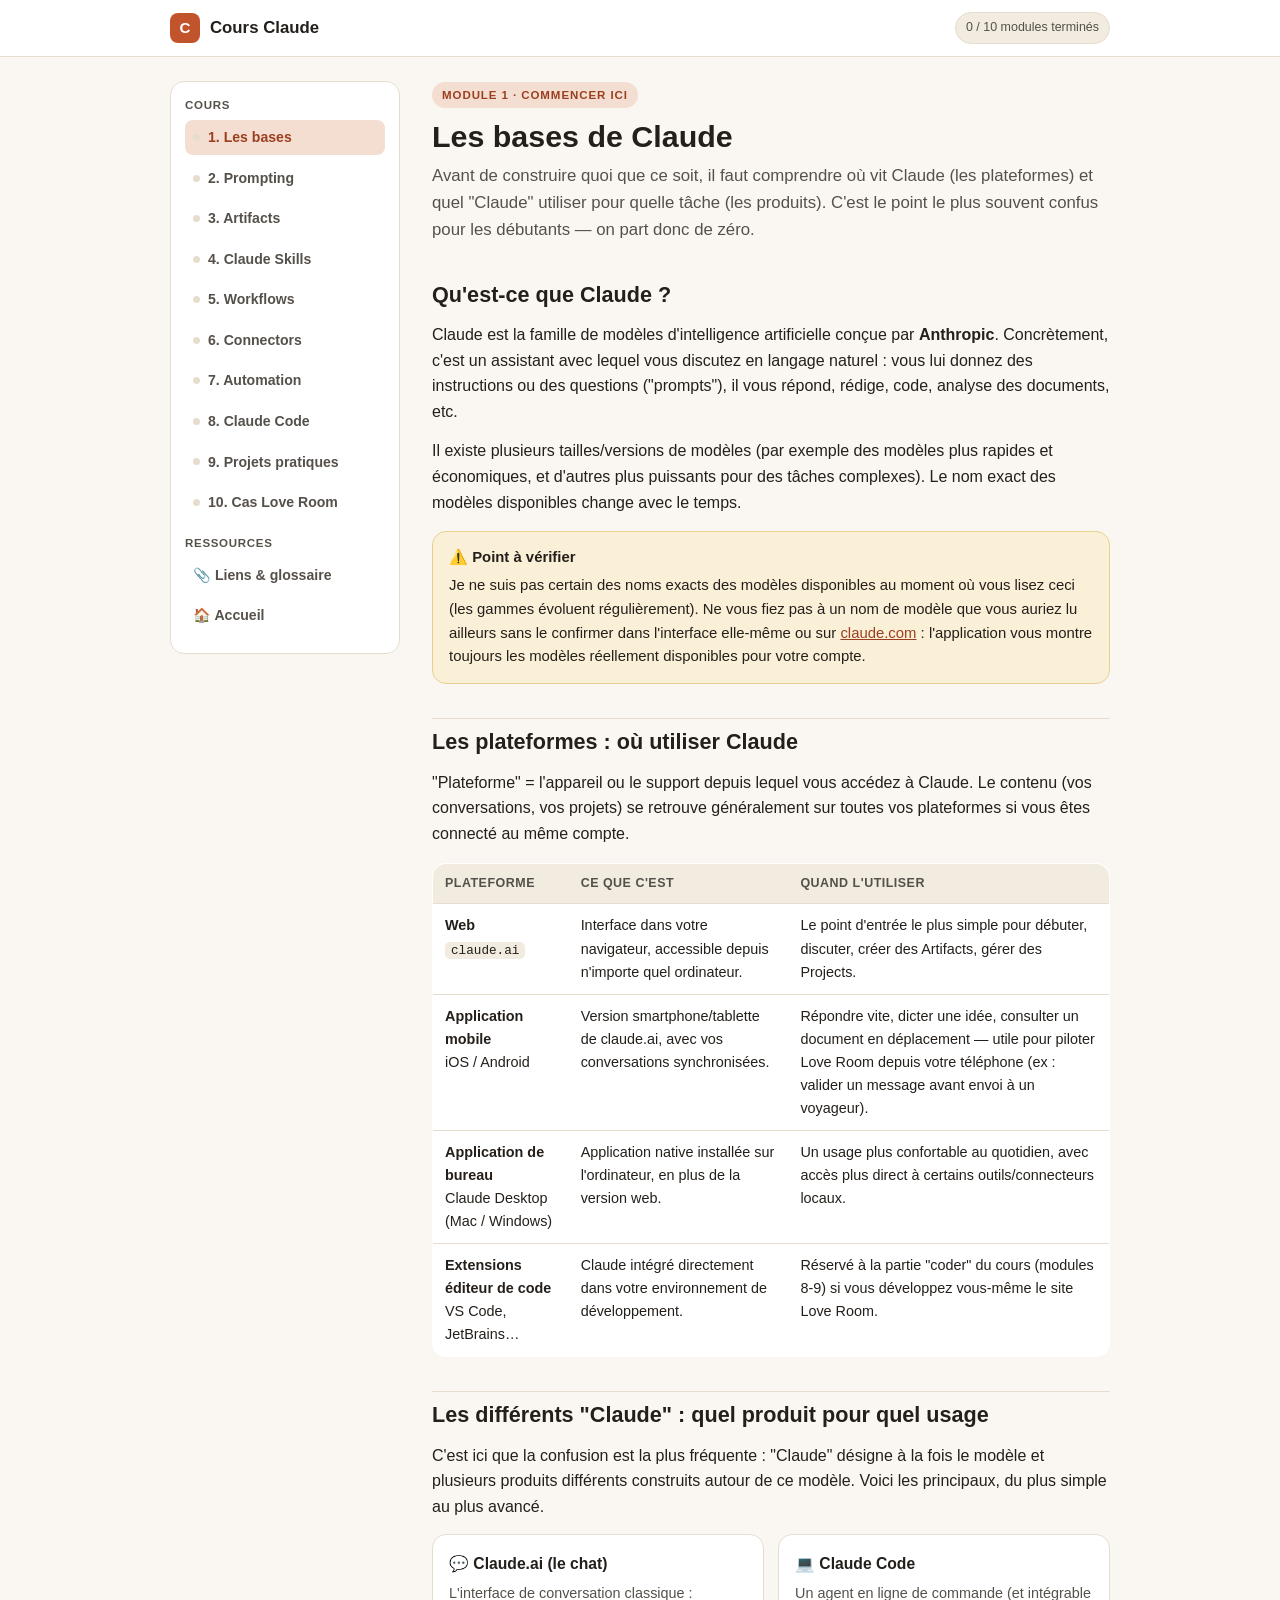
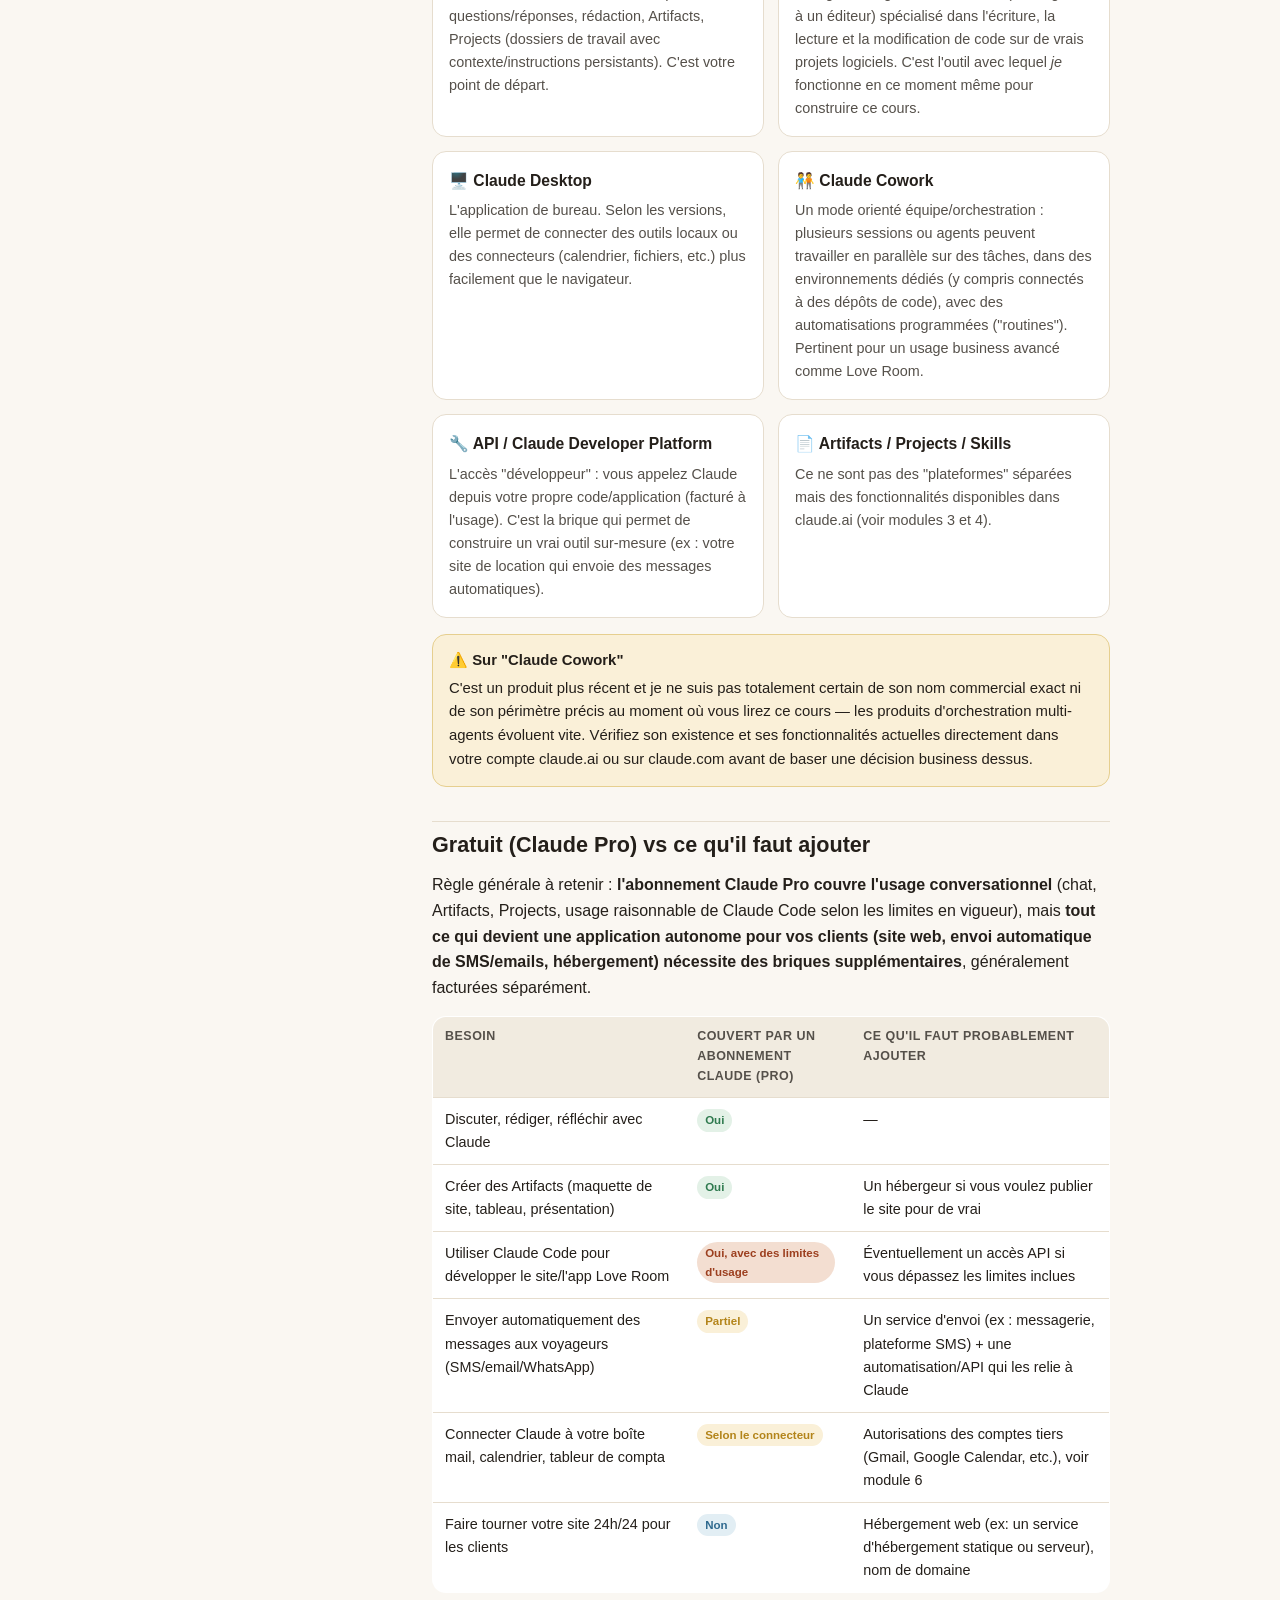
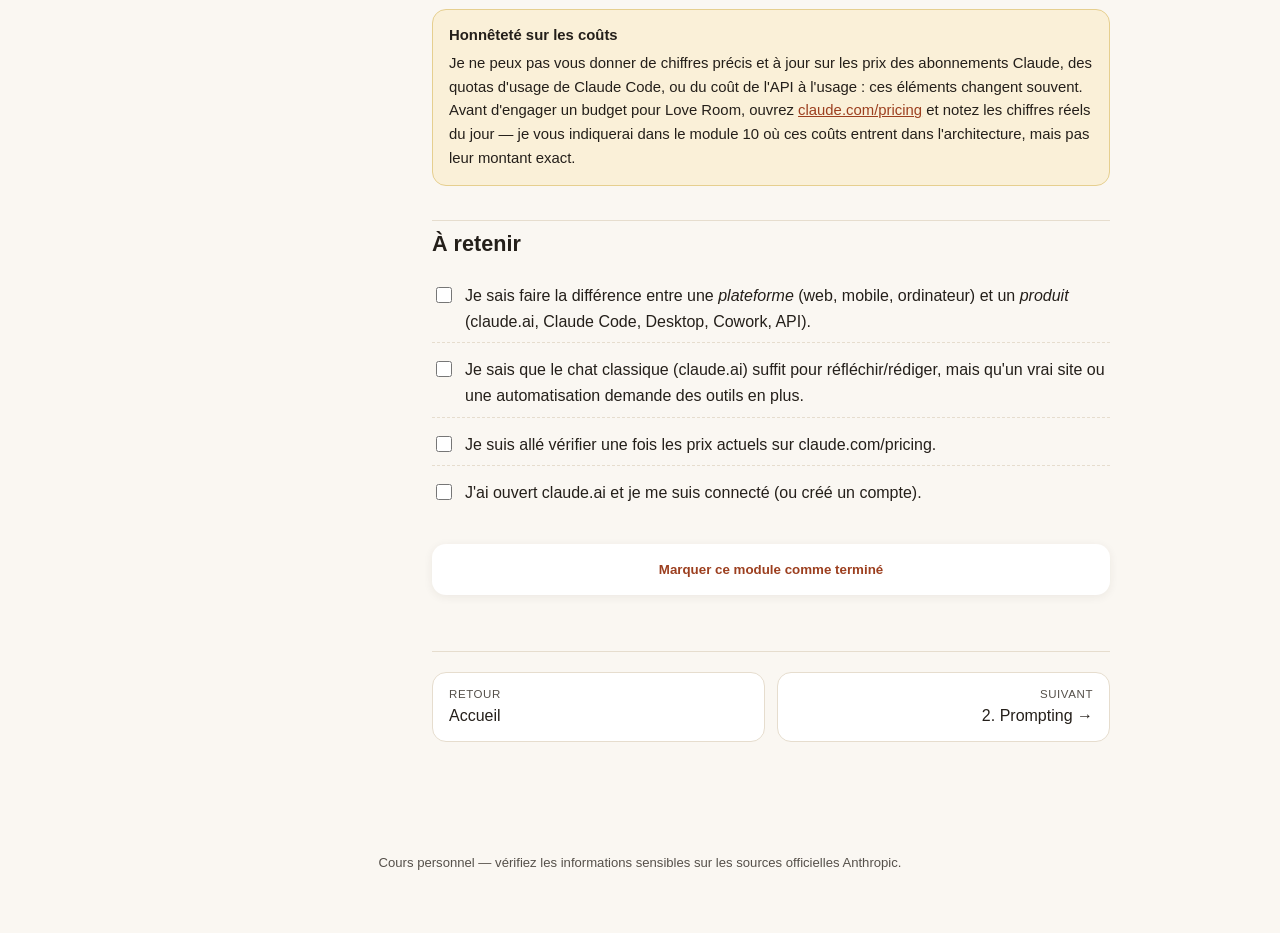
==== 01-bases.html @ 26da6be3 "Add full Claude training course app (10 modules + resources) Static HTML/CSS/JS app covering Claude " ====
<!DOCTYPE html>
<html lang="fr">
<head>
<meta charset="UTF-8">
<meta name="viewport" content="width=device-width, initial-scale=1.0">
<title>1. Les bases de Claude — Cours Claude</title>
<link rel="stylesheet" href="assets/css/style.css">
</head>
<body>

<header class="topbar">
  <div class="topbar-inner">
    <a class="brand" href="index.html"><span class="logo">C</span> Cours Claude</a>
    <div class="topnav"><span class="progress-pill" data-progress-pill></span></div>
  </div>
</header>

<div class="layout">
  <aside class="sidebar">
    <h4>Cours</h4>
    <ul>
      <li><a href="01-bases.html" data-module="bases" class="active"><span class="dot"></span>1. Les bases</a></li>
      <li><a href="02-prompting.html" data-module="prompting"><span class="dot"></span>2. Prompting</a></li>
      <li><a href="03-artifacts.html" data-module="artifacts"><span class="dot"></span>3. Artifacts</a></li>
      <li><a href="04-skills.html" data-module="skills"><span class="dot"></span>4. Claude Skills</a></li>
      <li><a href="05-workflows.html" data-module="workflows"><span class="dot"></span>5. Workflows</a></li>
      <li><a href="06-connectors.html" data-module="connectors"><span class="dot"></span>6. Connectors</a></li>
      <li><a href="07-automation.html" data-module="automation"><span class="dot"></span>7. Automation</a></li>
      <li><a href="08-claude-code.html" data-module="code"><span class="dot"></span>8. Claude Code</a></li>
      <li><a href="09-projets-pratiques.html" data-module="pratique"><span class="dot"></span>9. Projets pratiques</a></li>
      <li><a href="10-business-loveroom.html" data-module="loveroom"><span class="dot"></span>10. Cas Love Room</a></li>
    </ul>
    <h4>Ressources</h4>
    <ul>
      <li><a href="11-ressources.html">📎 Liens &amp; glossaire</a></li>
      <li><a href="index.html">🏠 Accueil</a></li>
    </ul>
  </aside>

  <main class="content">
    <span class="eyebrow">Module 1 · Commencer ici</span>
    <h1>Les bases de Claude</h1>
    <p class="lede">Avant de construire quoi que ce soit, il faut comprendre où vit Claude (les plateformes) et quel "Claude" utiliser pour quelle tâche (les produits). C'est le point le plus souvent confus pour les débutants — on part donc de zéro.</p>

    <h2>Qu'est-ce que Claude ?</h2>
    <p>Claude est la famille de modèles d'intelligence artificielle conçue par <strong>Anthropic</strong>. Concrètement, c'est un assistant avec lequel vous discutez en langage naturel : vous lui donnez des instructions ou des questions ("prompts"), il vous répond, rédige, code, analyse des documents, etc.</p>
    <p>Il existe plusieurs tailles/versions de modèles (par exemple des modèles plus rapides et économiques, et d'autres plus puissants pour des tâches complexes). Le nom exact des modèles disponibles change avec le temps.</p>
    <div class="callout uncertain">
      <strong>Point à vérifier</strong>
      Je ne suis pas certain des noms exacts des modèles disponibles au moment où vous lisez ceci (les gammes évoluent régulièrement). Ne vous fiez pas à un nom de modèle que vous auriez lu ailleurs sans le confirmer dans l'interface elle-même ou sur <a href="https://claude.com" target="_blank" rel="noopener">claude.com</a> : l'application vous montre toujours les modèles réellement disponibles pour votre compte.
    </div>

    <h2>Les plateformes : où utiliser Claude</h2>
    <p>"Plateforme" = l'appareil ou le support depuis lequel vous accédez à Claude. Le contenu (vos conversations, vos projets) se retrouve généralement sur toutes vos plateformes si vous êtes connecté au même compte.</p>
    <table>
      <tr><th>Plateforme</th><th>Ce que c'est</th><th>Quand l'utiliser</th></tr>
      <tr>
        <td><strong>Web</strong><br><code>claude.ai</code></td>
        <td>Interface dans votre navigateur, accessible depuis n'importe quel ordinateur.</td>
        <td>Le point d'entrée le plus simple pour débuter, discuter, créer des Artifacts, gérer des Projects.</td>
      </tr>
      <tr>
        <td><strong>Application mobile</strong><br>iOS / Android</td>
        <td>Version smartphone/tablette de claude.ai, avec vos conversations synchronisées.</td>
        <td>Répondre vite, dicter une idée, consulter un document en déplacement — utile pour piloter Love Room depuis votre téléphone (ex : valider un message avant envoi à un voyageur).</td>
      </tr>
      <tr>
        <td><strong>Application de bureau</strong><br>Claude Desktop (Mac / Windows)</td>
        <td>Application native installée sur l'ordinateur, en plus de la version web.</td>
        <td>Un usage plus confortable au quotidien, avec accès plus direct à certains outils/connecteurs locaux.</td>
      </tr>
      <tr>
        <td><strong>Extensions éditeur de code</strong><br>VS Code, JetBrains…</td>
        <td>Claude intégré directement dans votre environnement de développement.</td>
        <td>Réservé à la partie "coder" du cours (modules 8-9) si vous développez vous-même le site Love Room.</td>
      </tr>
    </table>

    <h2>Les différents "Claude" : quel produit pour quel usage</h2>
    <p>C'est ici que la confusion est la plus fréquente : "Claude" désigne à la fois le modèle et plusieurs produits différents construits autour de ce modèle. Voici les principaux, du plus simple au plus avancé.</p>

    <div class="grid-2">
      <div class="tile">
        <h4>💬 Claude.ai (le chat)</h4>
        <p>L'interface de conversation classique : questions/réponses, rédaction, Artifacts, Projects (dossiers de travail avec contexte/instructions persistants). C'est votre point de départ.</p>
      </div>
      <div class="tile">
        <h4>💻 Claude Code</h4>
        <p>Un agent en ligne de commande (et intégrable à un éditeur) spécialisé dans l'écriture, la lecture et la modification de code sur de vrais projets logiciels. C'est l'outil avec lequel <em>je</em> fonctionne en ce moment même pour construire ce cours.</p>
      </div>
      <div class="tile">
        <h4>🖥️ Claude Desktop</h4>
        <p>L'application de bureau. Selon les versions, elle permet de connecter des outils locaux ou des connecteurs (calendrier, fichiers, etc.) plus facilement que le navigateur.</p>
      </div>
      <div class="tile">
        <h4>🧑‍🤝‍🧑 Claude Cowork</h4>
        <p>Un mode orienté équipe/orchestration : plusieurs sessions ou agents peuvent travailler en parallèle sur des tâches, dans des environnements dédiés (y compris connectés à des dépôts de code), avec des automatisations programmées ("routines"). Pertinent pour un usage business avancé comme Love Room.</p>
      </div>
      <div class="tile">
        <h4>🔧 API / Claude Developer Platform</h4>
        <p>L'accès "développeur" : vous appelez Claude depuis votre propre code/application (facturé à l'usage). C'est la brique qui permet de construire un vrai outil sur-mesure (ex : votre site de location qui envoie des messages automatiques).</p>
      </div>
      <div class="tile">
        <h4>📄 Artifacts / Projects / Skills</h4>
        <p>Ce ne sont pas des "plateformes" séparées mais des fonctionnalités disponibles dans claude.ai (voir modules 3 et 4).</p>
      </div>
    </div>

    <div class="callout uncertain">
      <strong>Sur "Claude Cowork"</strong>
      C'est un produit plus récent et je ne suis pas totalement certain de son nom commercial exact ni de son périmètre précis au moment où vous lirez ce cours — les produits d'orchestration multi-agents évoluent vite. Vérifiez son existence et ses fonctionnalités actuelles directement dans votre compte claude.ai ou sur claude.com avant de baser une décision business dessus.
    </div>

    <h2>Gratuit (Claude Pro) vs ce qu'il faut ajouter</h2>
    <p>Règle générale à retenir : <strong>l'abonnement Claude Pro couvre l'usage conversationnel</strong> (chat, Artifacts, Projects, usage raisonnable de Claude Code selon les limites en vigueur), mais <strong>tout ce qui devient une application autonome pour vos clients (site web, envoi automatique de SMS/emails, hébergement) nécessite des briques supplémentaires</strong>, généralement facturées séparément.</p>

    <table>
      <tr><th>Besoin</th><th>Couvert par un abonnement Claude (Pro)</th><th>Ce qu'il faut probablement ajouter</th></tr>
      <tr>
        <td>Discuter, rédiger, réfléchir avec Claude</td>
        <td><span class="badge free">Oui</span></td>
        <td>—</td>
      </tr>
      <tr>
        <td>Créer des Artifacts (maquette de site, tableau, présentation)</td>
        <td><span class="badge free">Oui</span></td>
        <td>Un hébergeur si vous voulez publier le site pour de vrai</td>
      </tr>
      <tr>
        <td>Utiliser Claude Code pour développer le site/l'app Love Room</td>
        <td><span class="badge pro">Oui, avec des limites d'usage</span></td>
        <td>Éventuellement un accès API si vous dépassez les limites inclues</td>
      </tr>
      <tr>
        <td>Envoyer automatiquement des messages aux voyageurs (SMS/email/WhatsApp)</td>
        <td><span class="badge maybe">Partiel</span></td>
        <td>Un service d'envoi (ex : messagerie, plateforme SMS) + une automatisation/API qui les relie à Claude</td>
      </tr>
      <tr>
        <td>Connecter Claude à votre boîte mail, calendrier, tableur de compta</td>
        <td><span class="badge maybe">Selon le connecteur</span></td>
        <td>Autorisations des comptes tiers (Gmail, Google Calendar, etc.), voir module 6</td>
      </tr>
      <tr>
        <td>Faire tourner votre site 24h/24 pour les clients</td>
        <td><span class="badge api">Non</span></td>
        <td>Hébergement web (ex: un service d'hébergement statique ou serveur), nom de domaine</td>
      </tr>
    </table>

    <div class="callout warn">
      <strong>Honnêteté sur les coûts</strong>
      Je ne peux pas vous donner de chiffres précis et à jour sur les prix des abonnements Claude, des quotas d'usage de Claude Code, ou du coût de l'API à l'usage : ces éléments changent souvent. Avant d'engager un budget pour Love Room, ouvrez <a href="https://claude.com/pricing" target="_blank" rel="noopener">claude.com/pricing</a> et notez les chiffres réels du jour — je vous indiquerai dans le module 10 où ces coûts entrent dans l'architecture, mais pas leur montant exact.
    </div>

    <h2>À retenir</h2>
    <ul class="checklist" data-checklist="bases">
      <li><input type="checkbox" id="b1"><label for="b1">Je sais faire la différence entre une <em>plateforme</em> (web, mobile, ordinateur) et un <em>produit</em> (claude.ai, Claude Code, Desktop, Cowork, API).</label></li>
      <li><input type="checkbox" id="b2"><label for="b2">Je sais que le chat classique (claude.ai) suffit pour réfléchir/rédiger, mais qu'un vrai site ou une automatisation demande des outils en plus.</label></li>
      <li><input type="checkbox" id="b3"><label for="b3">Je suis allé vérifier une fois les prix actuels sur claude.com/pricing.</label></li>
      <li><input type="checkbox" id="b4"><label for="b4">J'ai ouvert claude.ai et je me suis connecté (ou créé un compte).</label></li>
    </ul>

    <button data-mark-done="bases" class="card" style="cursor:pointer; border:none; width:100%; text-align:center; font-weight:700; color:var(--accent-dark);">Marquer ce module comme terminé</button>

    <div class="pager">
      <a href="index.html"><span class="pager-label">Retour</span>Accueil</a>
      <a class="next" href="02-prompting.html"><span class="pager-label">Suivant</span>2. Prompting →</a>
    </div>
  </main>
</div>

<footer class="sitefoot">Cours personnel — vérifiez les informations sensibles sur les sources officielles Anthropic.</footer>
<script src="assets/js/app.js"></script>
</body>
</html>
---- assets/css/style.css ----
/* ===========================================================
   Cours Complet sur Claude — feuille de style partagée
   =========================================================== */

:root {
  --bg: #faf7f2;
  --bg-alt: #f1ebe0;
  --ink: #241f1a;
  --ink-soft: #55504a;
  --paper: #ffffff;
  --line: #e6ddce;
  --accent: #c2542c;
  --accent-dark: #9c3f1f;
  --accent-soft: #f3ded1;
  --ok: #2f7a4f;
  --ok-soft: #e3f1e7;
  --warn: #b3841a;
  --warn-soft: #faf0d8;
  --info: #2f6a8f;
  --info-soft: #e2eef4;
  --code-bg: #2a2420;
  --code-ink: #f4ead9;
  --radius: 14px;
  --shadow: 0 2px 10px rgba(60, 45, 25, 0.07);
  --max-w: 980px;
}

@media (prefers-color-scheme: dark) {
  :root:not([data-theme="light"]) {
    --bg: #1b1712;
    --bg-alt: #221d17;
    --ink: #f2ece1;
    --ink-soft: #c9bfae;
    --paper: #262019;
    --line: #3a3229;
    --accent: #e2793f;
    --accent-dark: #f0975f;
    --accent-soft: #3a2a1e;
    --ok: #6fbf8e;
    --ok-soft: #1e2e22;
    --warn: #e0b34a;
    --warn-soft: #332a14;
    --info: #7fb8dd;
    --info-soft: #1c2b33;
    --code-bg: #14110d;
    --code-ink: #f4ead9;
    --shadow: 0 2px 14px rgba(0, 0, 0, 0.35);
  }
}

:root[data-theme="dark"] {
  --bg: #1b1712;
  --bg-alt: #221d17;
  --ink: #f2ece1;
  --ink-soft: #c9bfae;
  --paper: #262019;
  --line: #3a3229;
  --accent: #e2793f;
  --accent-dark: #f0975f;
  --accent-soft: #3a2a1e;
  --ok: #6fbf8e;
  --ok-soft: #1e2e22;
  --warn: #e0b34a;
  --warn-soft: #332a14;
  --info: #7fb8dd;
  --info-soft: #1c2b33;
  --code-bg: #14110d;
  --code-ink: #f4ead9;
  --shadow: 0 2px 14px rgba(0, 0, 0, 0.35);
}

* { box-sizing: border-box; }

html { scroll-behavior: smooth; }

body {
  margin: 0;
  background: var(--bg);
  color: var(--ink);
  font-family: "Inter", -apple-system, BlinkMacSystemFont, "Segoe UI", Roboto, Helvetica, Arial, sans-serif;
  line-height: 1.6;
  font-size: 16px;
}

a { color: var(--accent-dark); }
a:hover { color: var(--accent); }

img { max-width: 100%; }

.wrap {
  max-width: var(--max-w);
  margin: 0 auto;
  padding: 0 20px;
}

/* ---------- Top bar ---------- */
.topbar {
  position: sticky;
  top: 0;
  z-index: 50;
  background: var(--paper);
  border-bottom: 1px solid var(--line);
}

.topbar-inner {
  max-width: var(--max-w);
  margin: 0 auto;
  padding: 12px 20px;
  display: flex;
  align-items: center;
  justify-content: space-between;
  gap: 12px;
}

.brand {
  display: flex;
  align-items: center;
  gap: 10px;
  font-weight: 800;
  font-size: 1.05rem;
  text-decoration: none;
  color: var(--ink);
}

.brand .logo {
  width: 30px;
  height: 30px;
  border-radius: 8px;
  background: var(--accent);
  color: #fff;
  display: flex;
  align-items: center;
  justify-content: center;
  font-weight: 900;
  font-size: 0.95rem;
}

.topnav {
  display: flex;
  align-items: center;
  gap: 6px;
}

.progress-pill {
  font-size: 0.78rem;
  color: var(--ink-soft);
  background: var(--bg-alt);
  border: 1px solid var(--line);
  padding: 5px 10px;
  border-radius: 999px;
  white-space: nowrap;
}

/* ---------- Layout: sidebar + content ---------- */
.layout {
  max-width: var(--max-w);
  margin: 0 auto;
  padding: 24px 20px 80px;
  display: grid;
  grid-template-columns: 230px 1fr;
  gap: 32px;
  align-items: start;
}

@media (max-width: 800px) {
  .layout { grid-template-columns: 1fr; }
  .sidebar { position: static; order: 2; }
}

.sidebar {
  position: sticky;
  top: 70px;
  background: var(--paper);
  border: 1px solid var(--line);
  border-radius: var(--radius);
  padding: 14px;
  font-size: 0.88rem;
}

.sidebar h4 {
  margin: 14px 0 6px;
  font-size: 0.72rem;
  letter-spacing: 0.06em;
  text-transform: uppercase;
  color: var(--ink-soft);
}

.sidebar h4:first-child { margin-top: 0; }

.sidebar ul { list-style: none; margin: 0; padding: 0; }

.sidebar li a {
  display: flex;
  align-items: center;
  gap: 8px;
  text-decoration: none;
  color: var(--ink-soft);
  padding: 6px 8px;
  border-radius: 8px;
  font-weight: 600;
}

.sidebar li a:hover { background: var(--bg-alt); color: var(--ink); }

.sidebar li a.active {
  background: var(--accent-soft);
  color: var(--accent-dark);
}

.sidebar li a .dot {
  width: 7px; height: 7px; border-radius: 50%;
  background: var(--line);
  flex: none;
}

.sidebar li a.done .dot { background: var(--ok); }

/* ---------- Content ---------- */
.content { min-width: 0; }

.eyebrow {
  display: inline-block;
  font-size: 0.72rem;
  font-weight: 800;
  letter-spacing: 0.08em;
  text-transform: uppercase;
  color: var(--accent-dark);
  background: var(--accent-soft);
  padding: 4px 10px;
  border-radius: 999px;
  margin-bottom: 10px;
}

h1 { font-size: 1.9rem; margin: 0 0 8px; line-height: 1.2; }
h2 { font-size: 1.35rem; margin: 34px 0 10px; padding-top: 6px; border-top: 1px solid var(--line); }
h2:first-of-type { border-top: none; padding-top: 0; }
h3 { font-size: 1.08rem; margin: 22px 0 8px; }

.lede { font-size: 1.05rem; color: var(--ink-soft); margin: 0 0 20px; }

p { margin: 0 0 14px; }
ul, ol { margin: 0 0 14px; padding-left: 22px; }
li { margin-bottom: 6px; }

.card {
  background: var(--paper);
  border: 1px solid var(--line);
  border-radius: var(--radius);
  padding: 18px 20px;
  margin: 16px 0;
  box-shadow: var(--shadow);
}

.grid-2 { display: grid; grid-template-columns: 1fr 1fr; gap: 14px; }
.grid-3 { display: grid; grid-template-columns: repeat(3, 1fr); gap: 14px; }
@media (max-width: 700px) { .grid-2, .grid-3 { grid-template-columns: 1fr; } }

.tile {
  background: var(--paper);
  border: 1px solid var(--line);
  border-radius: var(--radius);
  padding: 16px;
}
.tile h4 { margin: 0 0 6px; font-size: 0.98rem; }
.tile p { margin: 0; font-size: 0.9rem; color: var(--ink-soft); }

/* callouts */
.callout {
  border-radius: var(--radius);
  padding: 14px 16px;
  margin: 16px 0;
  border: 1px solid var(--line);
  font-size: 0.93rem;
}
.callout strong { display: block; margin-bottom: 4px; }
.callout.warn { background: var(--warn-soft); border-color: #e6cf8f; color: var(--ink); }
.callout.info { background: var(--info-soft); border-color: #a9cfe3; color: var(--ink); }
.callout.ok { background: var(--ok-soft); border-color: #a8d6b8; color: var(--ink); }
.callout.uncertain { background: var(--warn-soft); border-color: #e6cf8f; }
.callout.uncertain strong::before { content: "⚠️ "; }

/* tables */
table {
  width: 100%;
  border-collapse: collapse;
  margin: 16px 0;
  font-size: 0.9rem;
  background: var(--paper);
  border: 1px solid var(--line);
  border-radius: var(--radius);
  overflow: hidden;
}
th, td {
  text-align: left;
  padding: 10px 12px;
  border-bottom: 1px solid var(--line);
  vertical-align: top;
}
th { background: var(--bg-alt); font-size: 0.78rem; text-transform: uppercase; letter-spacing: 0.04em; color: var(--ink-soft); }
tr:last-child td { border-bottom: none; }

/* badges */
.badge {
  display: inline-block;
  font-size: 0.72rem;
  font-weight: 700;
  padding: 2px 8px;
  border-radius: 999px;
  margin: 0 4px 4px 0;
}
.badge.free { background: var(--ok-soft); color: var(--ok); }
.badge.pro { background: var(--accent-soft); color: var(--accent-dark); }
.badge.api { background: var(--info-soft); color: var(--info); }
.badge.maybe { background: var(--warn-soft); color: var(--warn); }

/* checklist */
.checklist { list-style: none; padding: 0; margin: 14px 0; }
.checklist li {
  display: flex;
  gap: 10px;
  align-items: flex-start;
  padding: 8px 0;
  border-bottom: 1px dashed var(--line);
}
.checklist li:last-child { border-bottom: none; }
.checklist input[type="checkbox"] { margin-top: 4px; flex: none; width: 16px; height: 16px; accent-color: var(--accent); }
.checklist label { cursor: pointer; }

/* code */
pre {
  background: var(--code-bg);
  color: var(--code-ink);
  padding: 14px 16px;
  border-radius: 10px;
  overflow-x: auto;
  font-size: 0.85rem;
  margin: 14px 0;
}
code {
  font-family: "SF Mono", "Fira Code", Menlo, Consolas, monospace;
  font-size: 0.88em;
}
:not(pre) > code {
  background: var(--bg-alt);
  padding: 1px 6px;
  border-radius: 5px;
}

/* prompt box */
.promptbox {
  background: var(--bg-alt);
  border: 1px dashed var(--line);
  border-left: 3px solid var(--accent);
  border-radius: 10px;
  padding: 12px 14px;
  margin: 12px 0;
  font-size: 0.9rem;
}
.promptbox .label {
  font-size: 0.7rem;
  text-transform: uppercase;
  letter-spacing: 0.06em;
  color: var(--accent-dark);
  font-weight: 800;
  margin-bottom: 4px;
  display: block;
}

/* step flow */
.steps { counter-reset: step; list-style: none; padding: 0; margin: 16px 0; }
.steps li {
  counter-increment: step;
  position: relative;
  padding-left: 42px;
  margin-bottom: 16px;
}
.steps li::before {
  content: counter(step);
  position: absolute;
  left: 0; top: 0;
  width: 28px; height: 28px;
  border-radius: 50%;
  background: var(--accent);
  color: #fff;
  font-weight: 800;
  font-size: 0.85rem;
  display: flex;
  align-items: center;
  justify-content: center;
}
.steps h4 { margin: 0 0 4px; }

/* pager */
.pager {
  display: flex;
  justify-content: space-between;
  gap: 12px;
  margin-top: 40px;
  padding-top: 20px;
  border-top: 1px solid var(--line);
}
.pager a {
  flex: 1;
  text-decoration: none;
  background: var(--paper);
  border: 1px solid var(--line);
  border-radius: var(--radius);
  padding: 12px 16px;
  color: var(--ink);
}
.pager a.next { text-align: right; }
.pager .pager-label { display: block; font-size: 0.72rem; color: var(--ink-soft); text-transform: uppercase; letter-spacing: 0.05em; }
.pager a:hover { border-color: var(--accent); }

/* home hero + roadmap */
.hero {
  padding: 46px 0 20px;
  text-align: center;
}
.hero h1 { font-size: 2.3rem; }
.hero p { max-width: 640px; margin: 0 auto 18px; color: var(--ink-soft); }

.roadmap {
  display: grid;
  grid-template-columns: repeat(3, 1fr);
  gap: 16px;
  margin: 30px 0;
}
@media (max-width: 760px) { .roadmap { grid-template-columns: 1fr 1fr; } }
@media (max-width: 480px) { .roadmap { grid-template-columns: 1fr; } }

.rcard {
  display: block;
  text-decoration: none;
  color: var(--ink);
  background: var(--paper);
  border: 1px solid var(--line);
  border-radius: var(--radius);
  padding: 18px;
  box-shadow: var(--shadow);
  transition: transform .12s ease, border-color .12s ease;
  position: relative;
}
.rcard:hover { transform: translateY(-2px); border-color: var(--accent); }
.rcard .num {
  font-size: 0.72rem;
  font-weight: 800;
  color: var(--accent-dark);
  margin-bottom: 6px;
  letter-spacing: 0.05em;
}
.rcard h3 { margin: 0 0 6px; font-size: 1.05rem; }
.rcard p { margin: 0; font-size: 0.86rem; color: var(--ink-soft); }
.rcard .check {
  position: absolute;
  top: 14px; right: 14px;
  width: 20px; height: 20px;
  border-radius: 50%;
  border: 2px solid var(--line);
  display: flex; align-items: center; justify-content: center;
  font-size: 0.7rem;
  color: transparent;
}
.rcard.done .check { background: var(--ok); border-color: var(--ok); color: #fff; }

footer.sitefoot {
  text-align: center;
  padding: 30px 20px 60px;
  color: var(--ink-soft);
  font-size: 0.82rem;
}

.tag-row { margin: 10px 0 20px; }

.kbd {
  font-family: monospace;
  background: var(--bg-alt);
  border: 1px solid var(--line);
  border-bottom-width: 2px;
  padding: 1px 6px;
  border-radius: 5px;
  font-size: 0.85em;
}
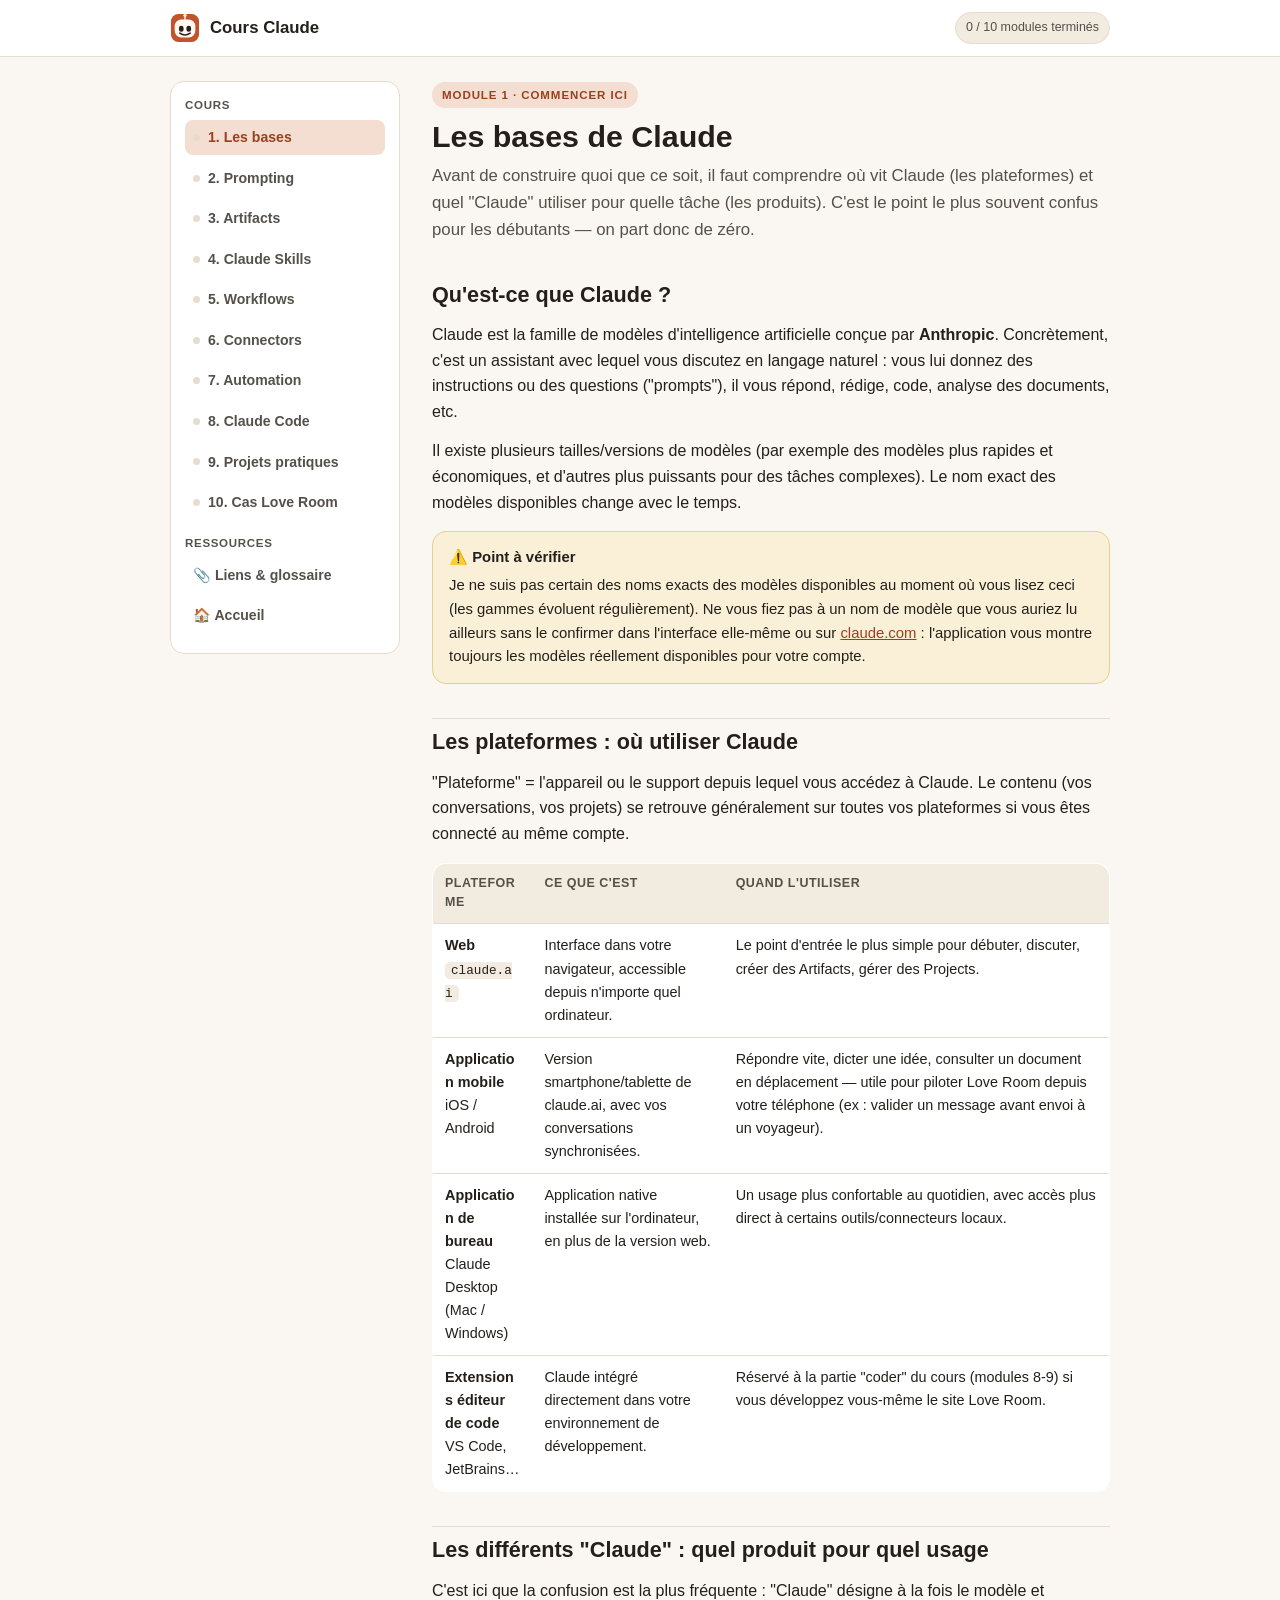
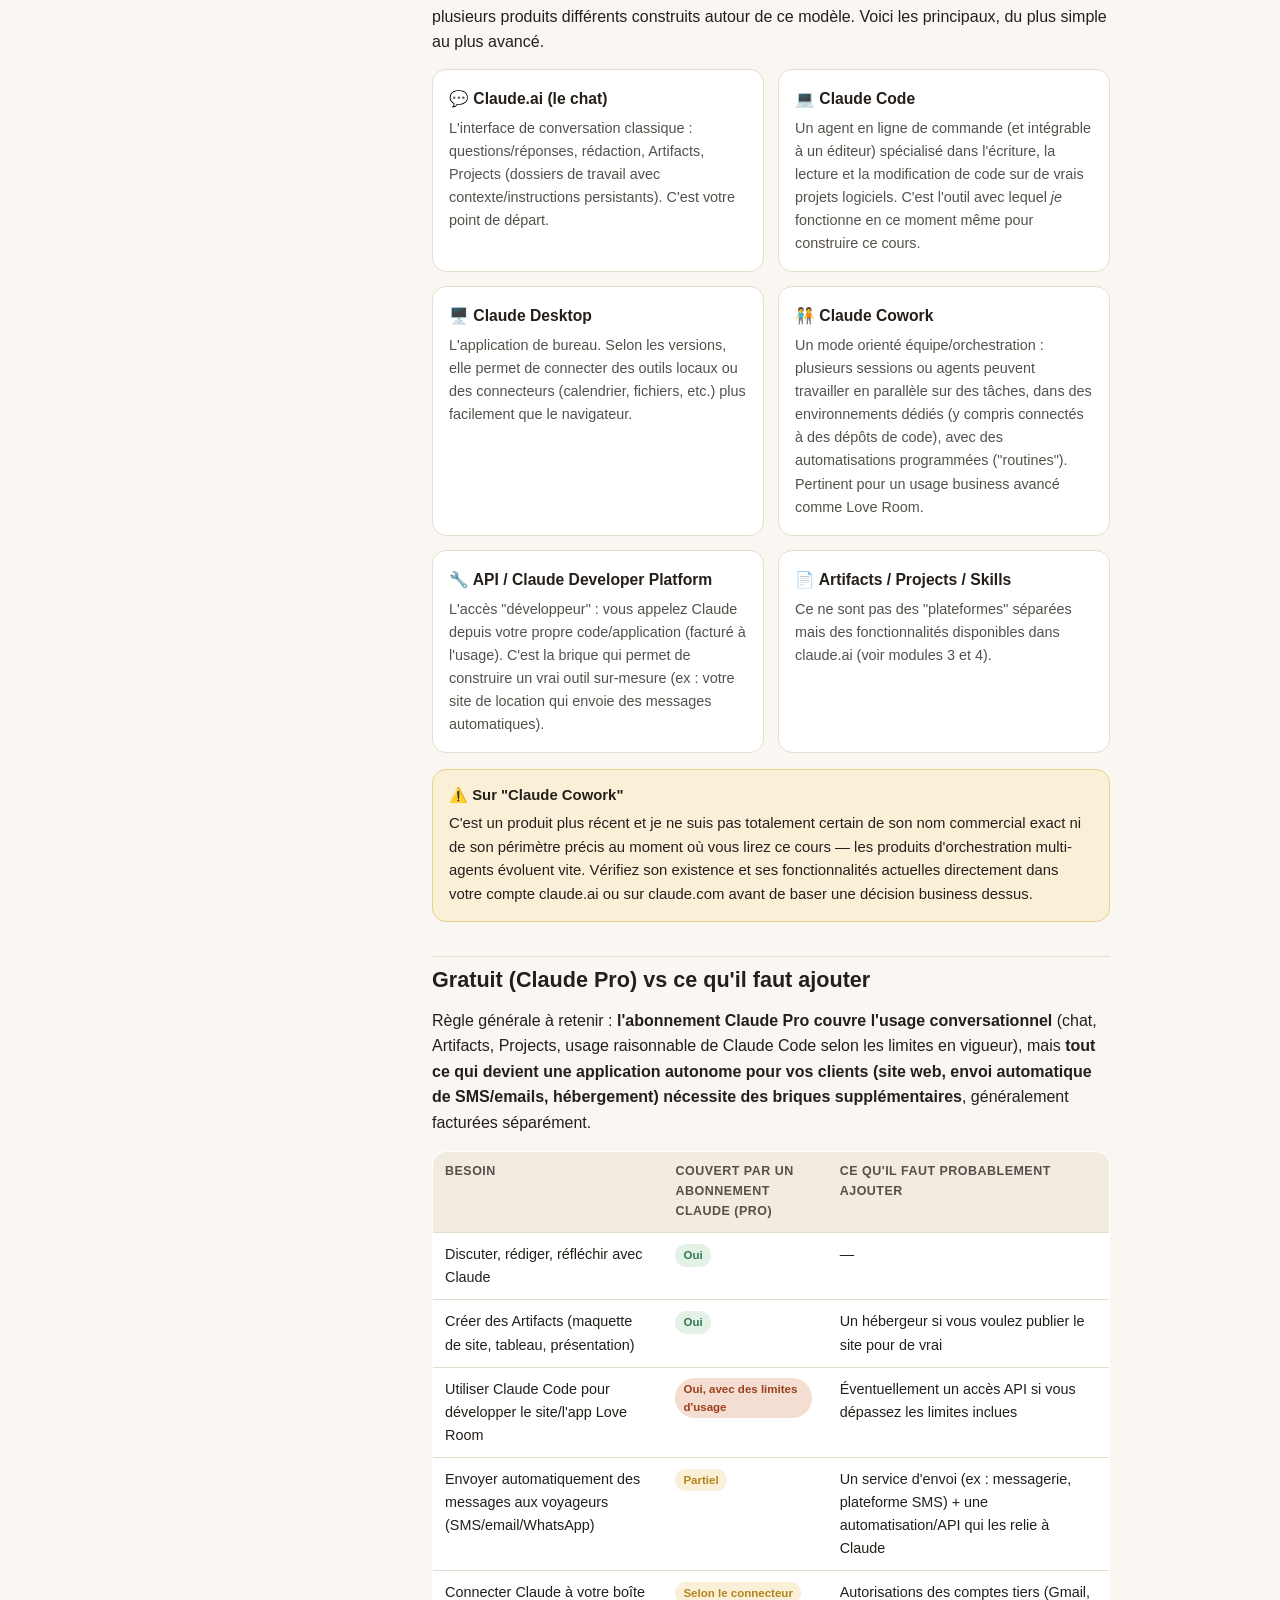
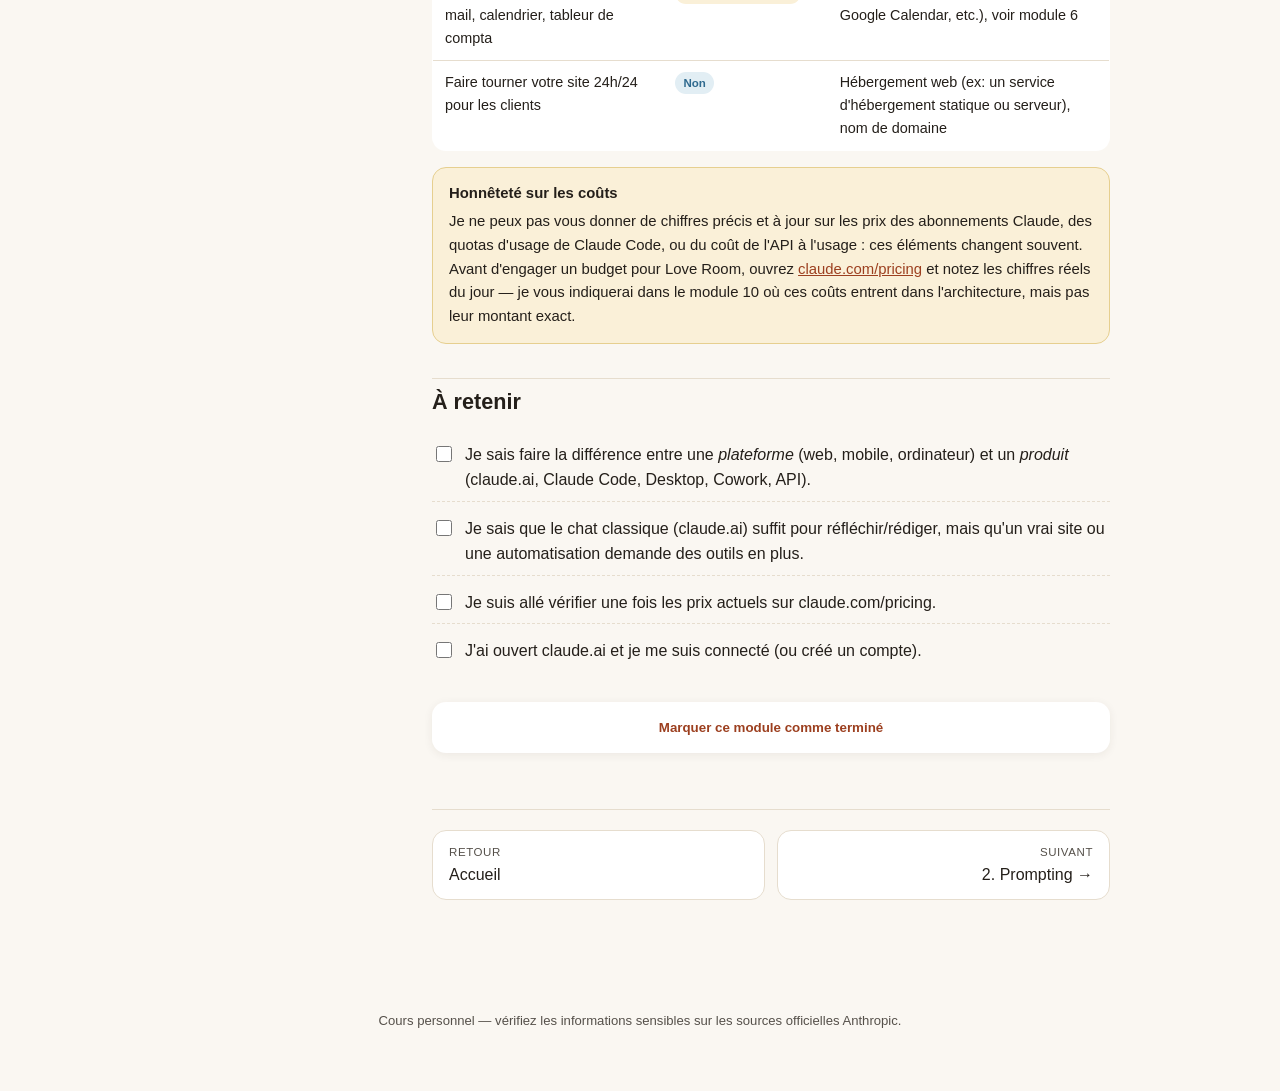
==== commit 61d1c503: "Add an original mascot logo and wire it as header logo + favicon Small hand-drawn SVG robot mascot i" ====
--- a/01-bases.html
+++ b/01-bases.html
@@ -4,13 +4,14 @@
 <meta charset="UTF-8">
 <meta name="viewport" content="width=device-width, initial-scale=1.0">
 <title>1. Les bases de Claude — Cours Claude</title>
+<link rel="icon" href="assets/img/logo.svg" type="image/svg+xml">
 <link rel="stylesheet" href="assets/css/style.css">
 </head>
 <body>
 
 <header class="topbar">
   <div class="topbar-inner">
-    <a class="brand" href="index.html"><span class="logo">C</span> Cours Claude</a>
+    <a class="brand" href="index.html"><img src="assets/img/logo.svg" class="logo" alt="Logo du cours"> Cours Claude</a>
     <div class="topnav"><span class="progress-pill" data-progress-pill></span></div>
   </div>
 </header>
--- a/assets/css/style.css
+++ b/assets/css/style.css
@@ -73,6 +73,8 @@
 
 html { scroll-behavior: smooth; }
 
+html, body { overflow-x: hidden; }
+
 body {
   margin: 0;
   background: var(--bg);
@@ -120,19 +122,18 @@
   font-size: 1.05rem;
   text-decoration: none;
   color: var(--ink);
+  min-width: 0;
+  flex-shrink: 1;
+  white-space: nowrap;
+  overflow: hidden;
+  text-overflow: ellipsis;
 }
 
 .brand .logo {
   width: 30px;
   height: 30px;
-  border-radius: 8px;
-  background: var(--accent);
-  color: #fff;
-  display: flex;
-  align-items: center;
-  justify-content: center;
-  font-weight: 900;
-  font-size: 0.95rem;
+  flex: none;
+  display: block;
 }
 
 .topnav {
@@ -149,6 +150,16 @@
   padding: 5px 10px;
   border-radius: 999px;
   white-space: nowrap;
+  min-width: 0;
+  flex-shrink: 1;
+  overflow: hidden;
+  text-overflow: ellipsis;
+}
+
+@media (max-width: 480px) {
+  .progress-pill { font-size: 0.68rem; padding: 4px 8px; }
+  .brand { font-size: 0.92rem; gap: 6px; }
+  .brand .logo { width: 26px; height: 26px; }
 }
 
 /* ---------- Layout: sidebar + content ---------- */
@@ -175,6 +186,7 @@
   border-radius: var(--radius);
   padding: 14px;
   font-size: 0.88rem;
+  min-width: 0;
 }
 
 .sidebar h4 {
@@ -295,9 +307,17 @@
   padding: 10px 12px;
   border-bottom: 1px solid var(--line);
   vertical-align: top;
+  overflow-wrap: break-word;
+  word-break: break-word;
 }
 th { background: var(--bg-alt); font-size: 0.78rem; text-transform: uppercase; letter-spacing: 0.04em; color: var(--ink-soft); }
 tr:last-child td { border-bottom: none; }
+
+@media (max-width: 700px) {
+  table { table-layout: fixed; }
+  table, th, td { font-size: 0.82rem; }
+  th, td { padding: 8px; }
+}
 
 /* badges */
 .badge {
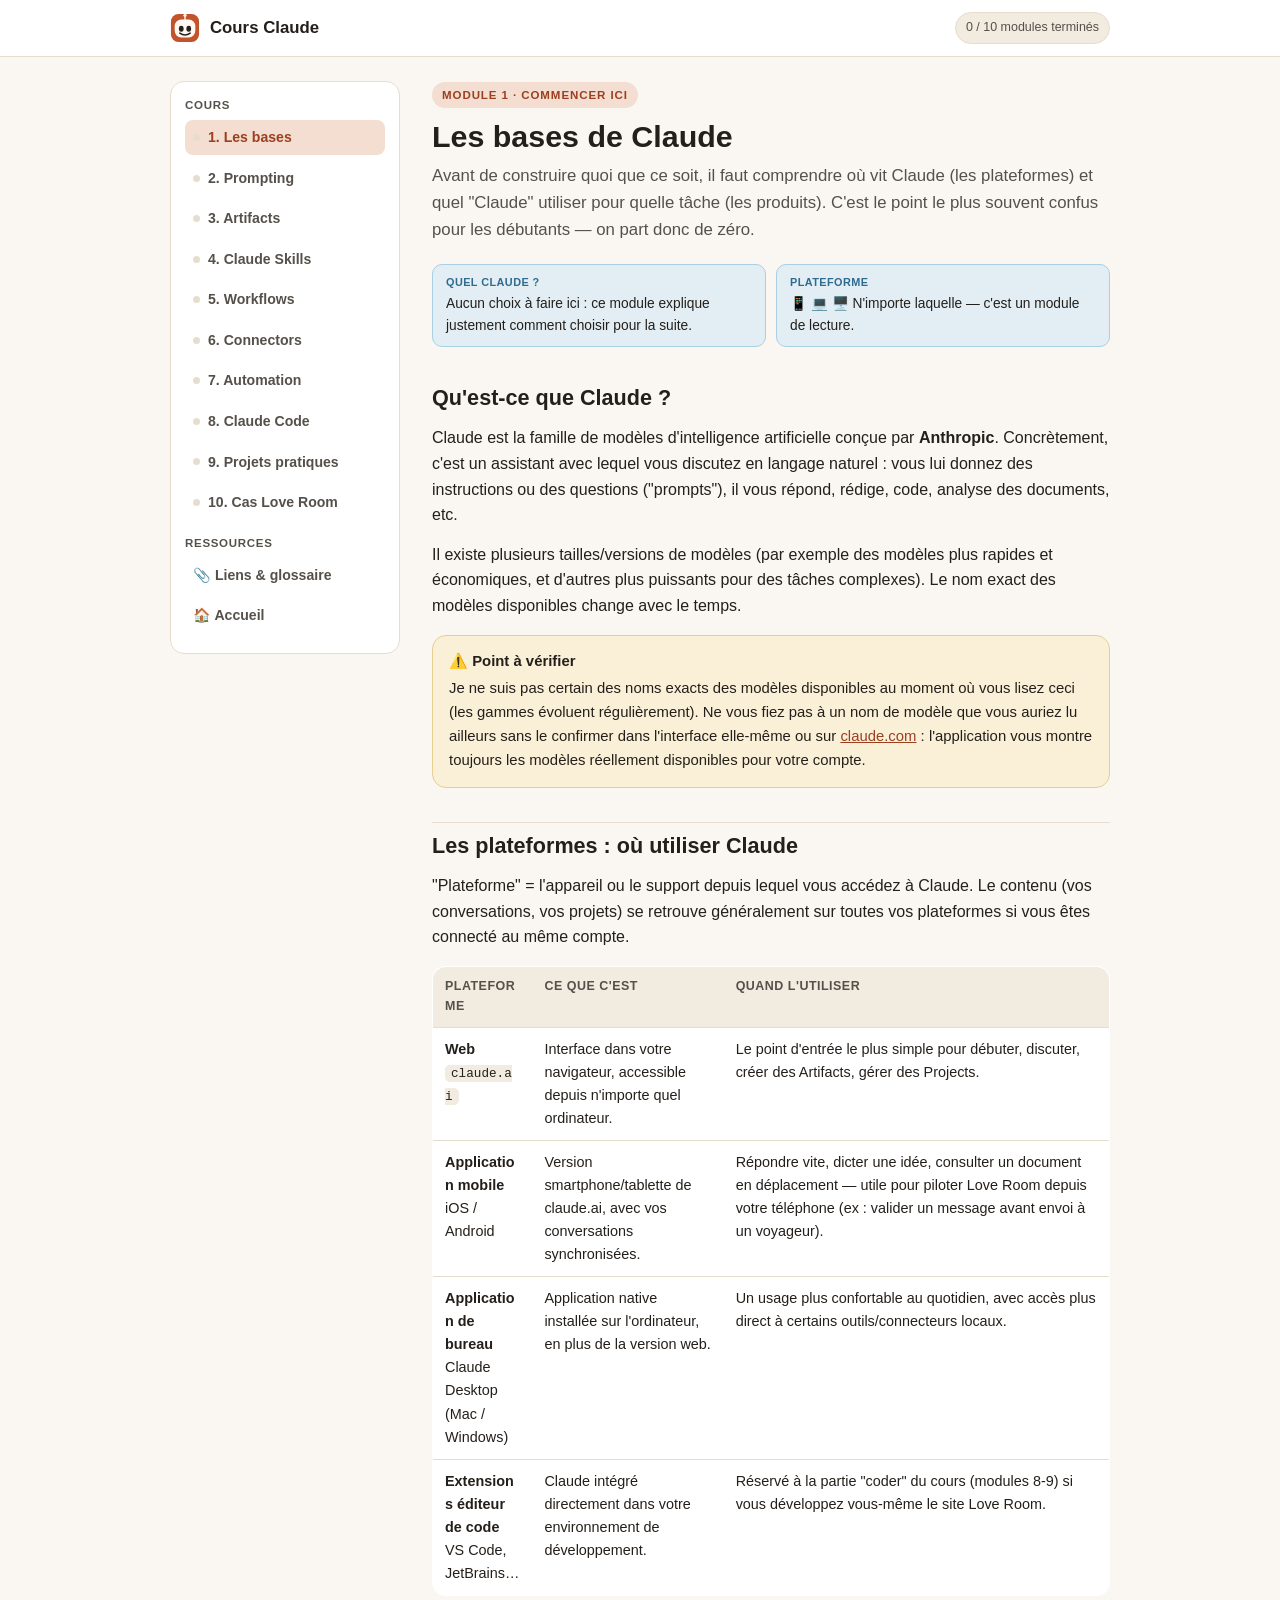
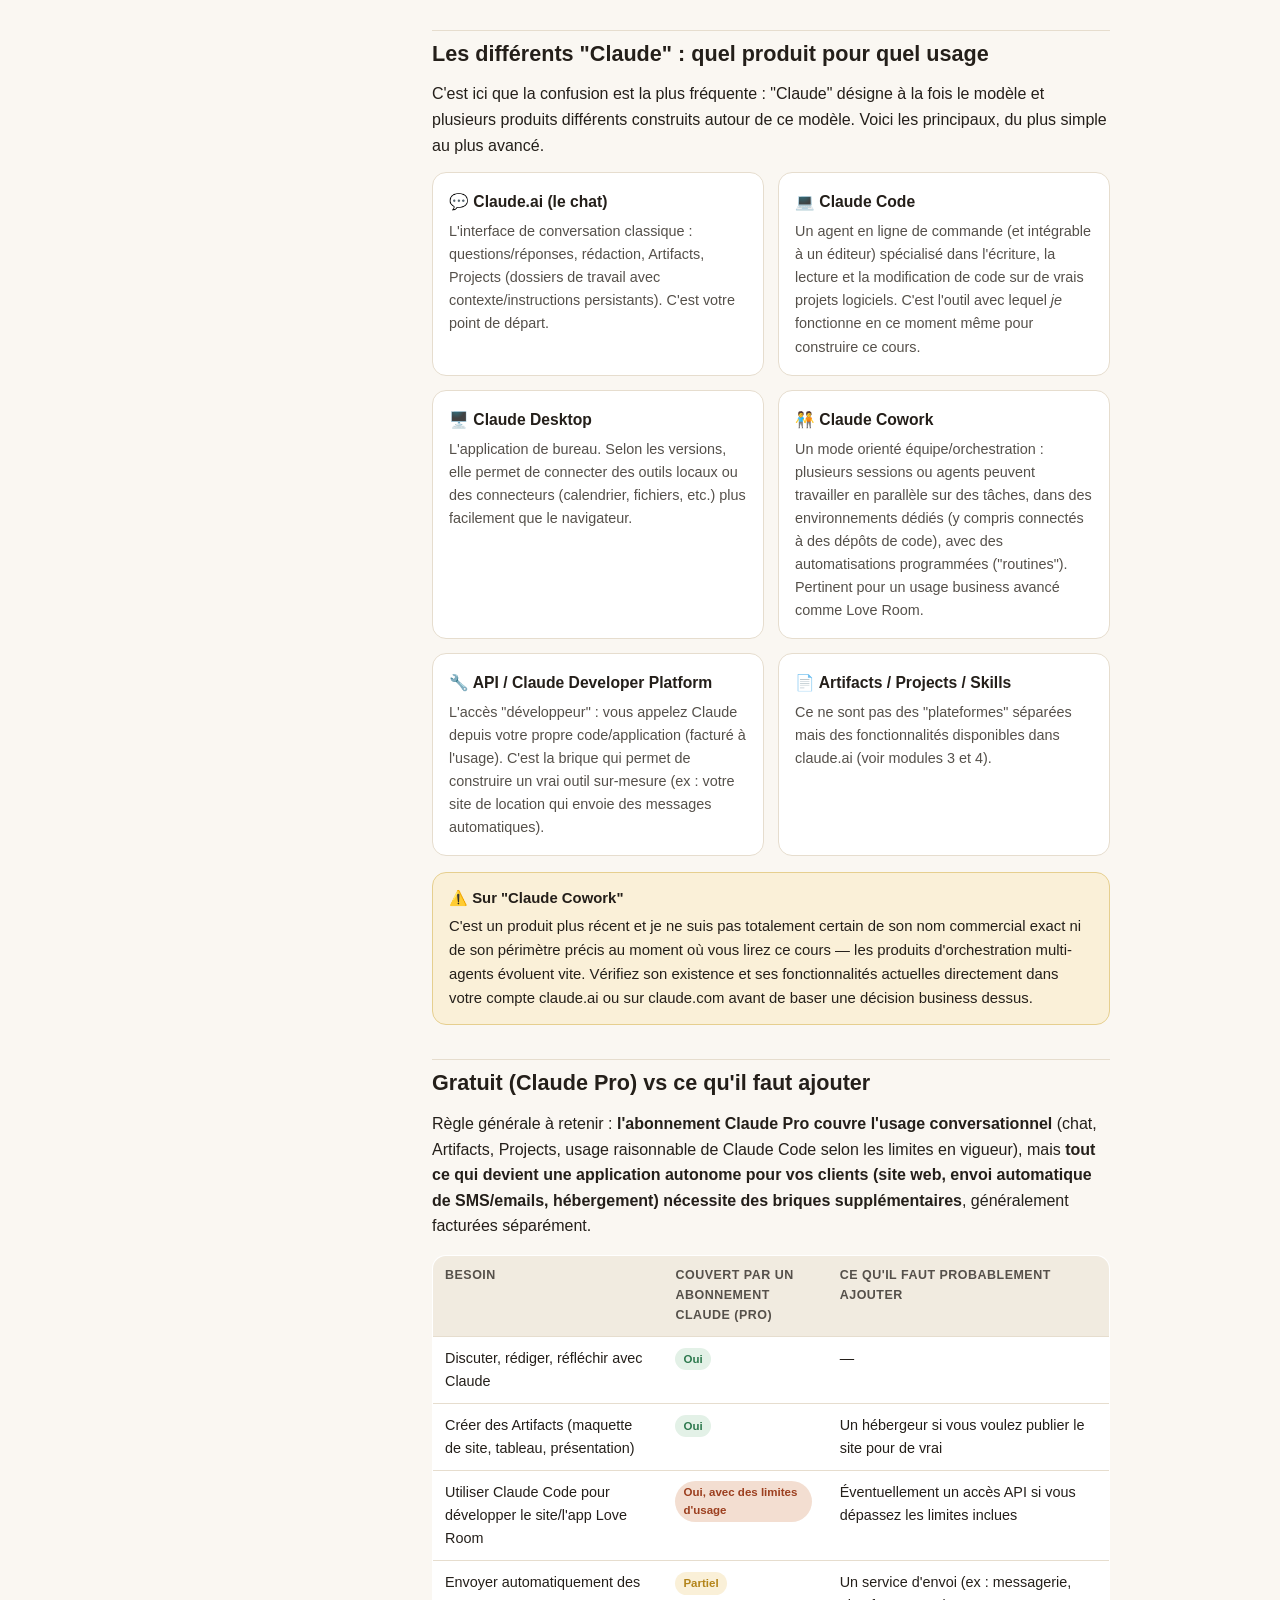
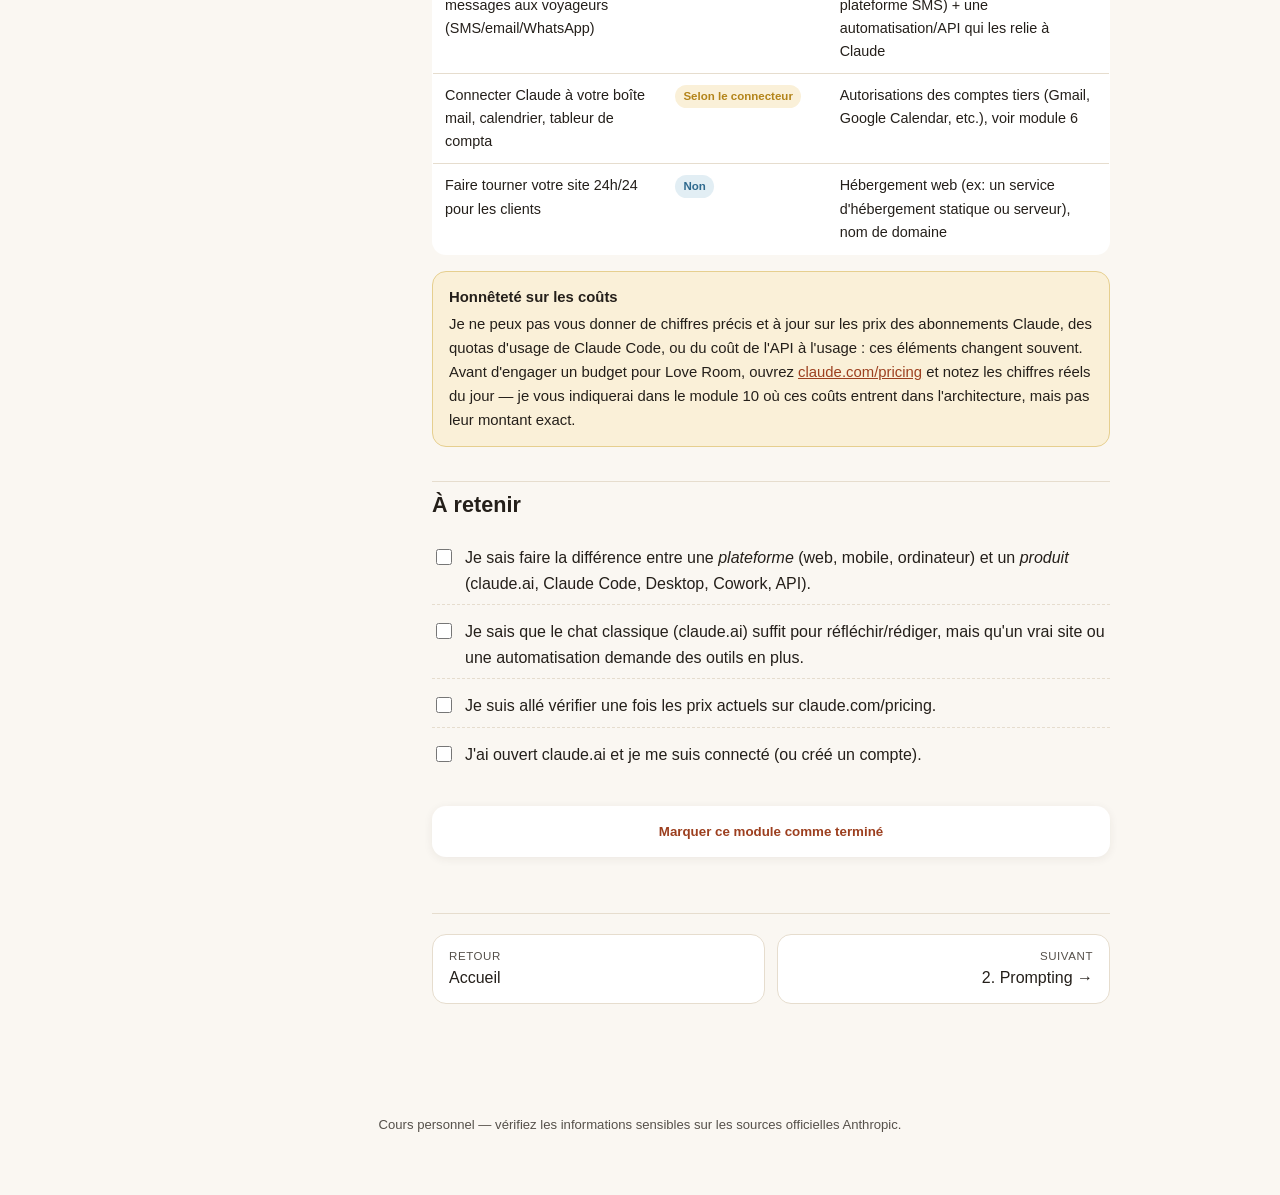
==== commit 5c6943d5: "Add "which Claude / which platform" info box to every module Each module now states, right under the" ====
--- a/01-bases.html
+++ b/01-bases.html
@@ -4,7 +4,11 @@
 <meta charset="UTF-8">
 <meta name="viewport" content="width=device-width, initial-scale=1.0">
 <title>1. Les bases de Claude — Cours Claude</title>
-<link rel="icon" href="assets/img/logo.svg" type="image/svg+xml">
+<link rel="icon" href="assets/img/favicon.png?v=2" type="image/png">
+<link rel="icon" href="assets/img/logo.svg?v=2" type="image/svg+xml">
+<link rel="apple-touch-icon" href="assets/img/apple-touch-icon.png?v=2">
+<link rel="manifest" href="manifest.json?v=2">
+<meta name="theme-color" content="#c2542c">
 <link rel="stylesheet" href="assets/css/style.css">
 </head>
 <body>
@@ -42,6 +46,11 @@
     <span class="eyebrow">Module 1 · Commencer ici</span>
     <h1>Les bases de Claude</h1>
     <p class="lede">Avant de construire quoi que ce soit, il faut comprendre où vit Claude (les plateformes) et quel "Claude" utiliser pour quelle tâche (les produits). C'est le point le plus souvent confus pour les débutants — on part donc de zéro.</p>
+
+    <div class="modinfo">
+      <div class="modinfo-item"><span class="modinfo-label">Quel Claude ?</span>Aucun choix à faire ici : ce module explique justement comment choisir pour la suite.</div>
+      <div class="modinfo-item"><span class="modinfo-label">Plateforme</span>📱 💻 🖥️ N'importe laquelle — c'est un module de lecture.</div>
+    </div>
 
     <h2>Qu'est-ce que Claude ?</h2>
     <p>Claude est la famille de modèles d'intelligence artificielle conçue par <strong>Anthropic</strong>. Concrètement, c'est un assistant avec lequel vous discutez en langage naturel : vous lui donnez des instructions ou des questions ("prompts"), il vous répond, rédige, code, analyse des documents, etc.</p>
--- a/assets/css/style.css
+++ b/assets/css/style.css
@@ -250,6 +250,31 @@
 
 .lede { font-size: 1.05rem; color: var(--ink-soft); margin: 0 0 20px; }
 
+.modinfo {
+  display: flex;
+  flex-wrap: wrap;
+  gap: 10px;
+  margin: 0 0 24px;
+}
+.modinfo-item {
+  flex: 1 1 220px;
+  background: var(--info-soft);
+  border: 1px solid #a9cfe3;
+  border-radius: 10px;
+  padding: 9px 13px;
+  font-size: 0.86rem;
+  color: var(--ink);
+}
+.modinfo-label {
+  display: block;
+  font-size: 0.68rem;
+  text-transform: uppercase;
+  letter-spacing: 0.04em;
+  color: var(--info);
+  font-weight: 800;
+  margin-bottom: 2px;
+}
+
 p { margin: 0 0 14px; }
 ul, ol { margin: 0 0 14px; padding-left: 22px; }
 li { margin-bottom: 6px; }
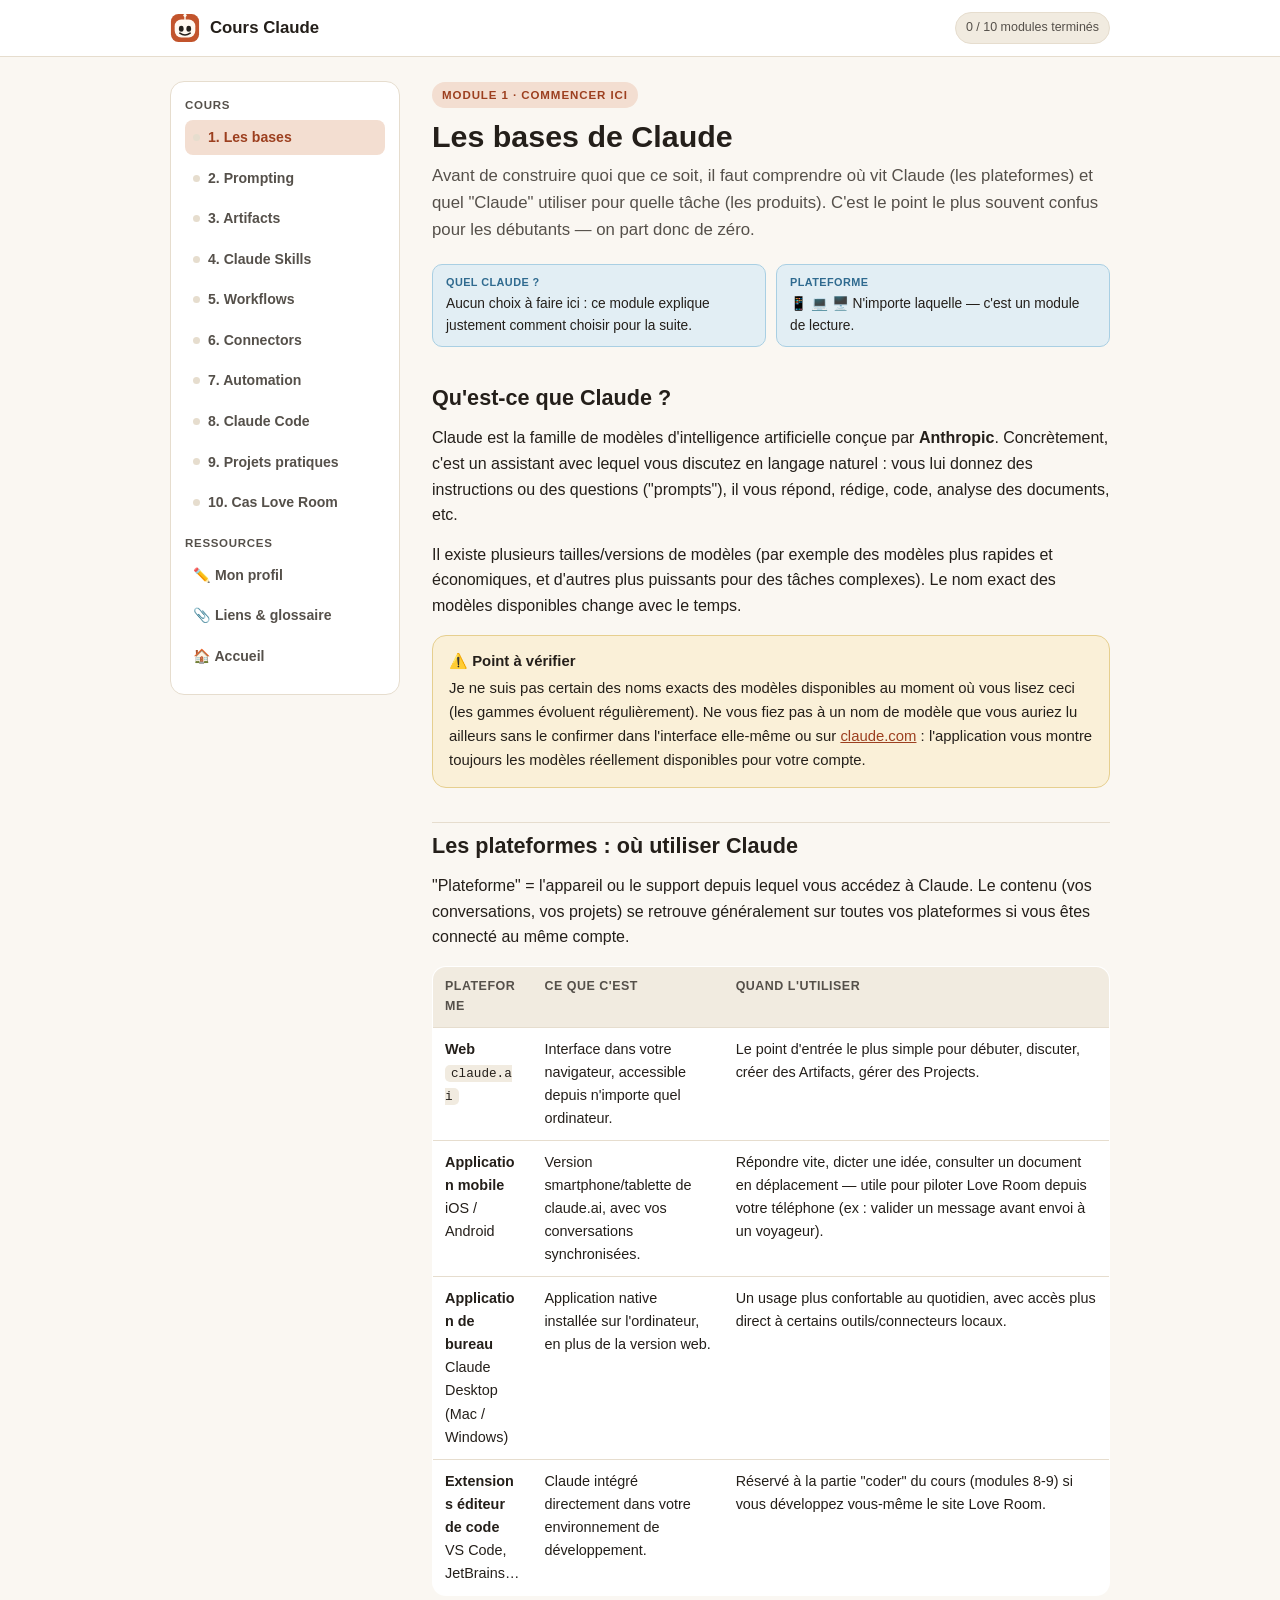
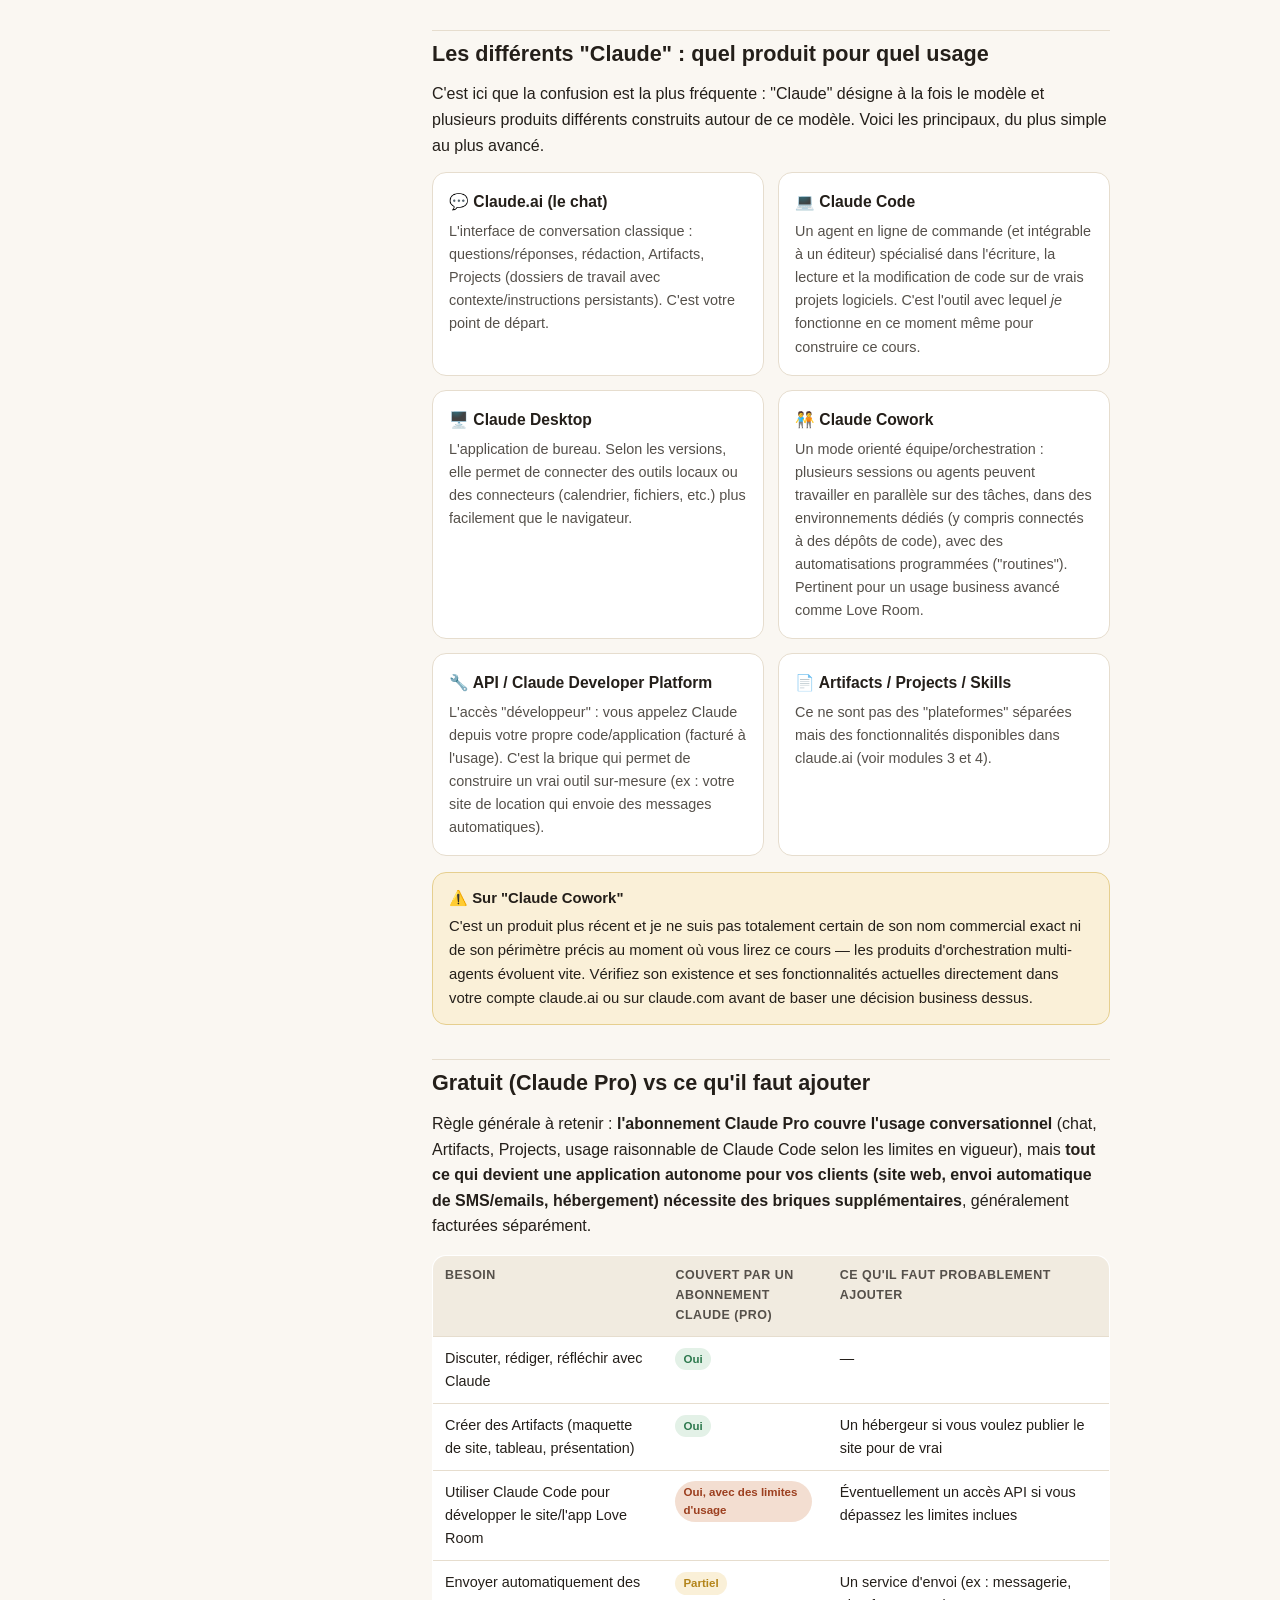
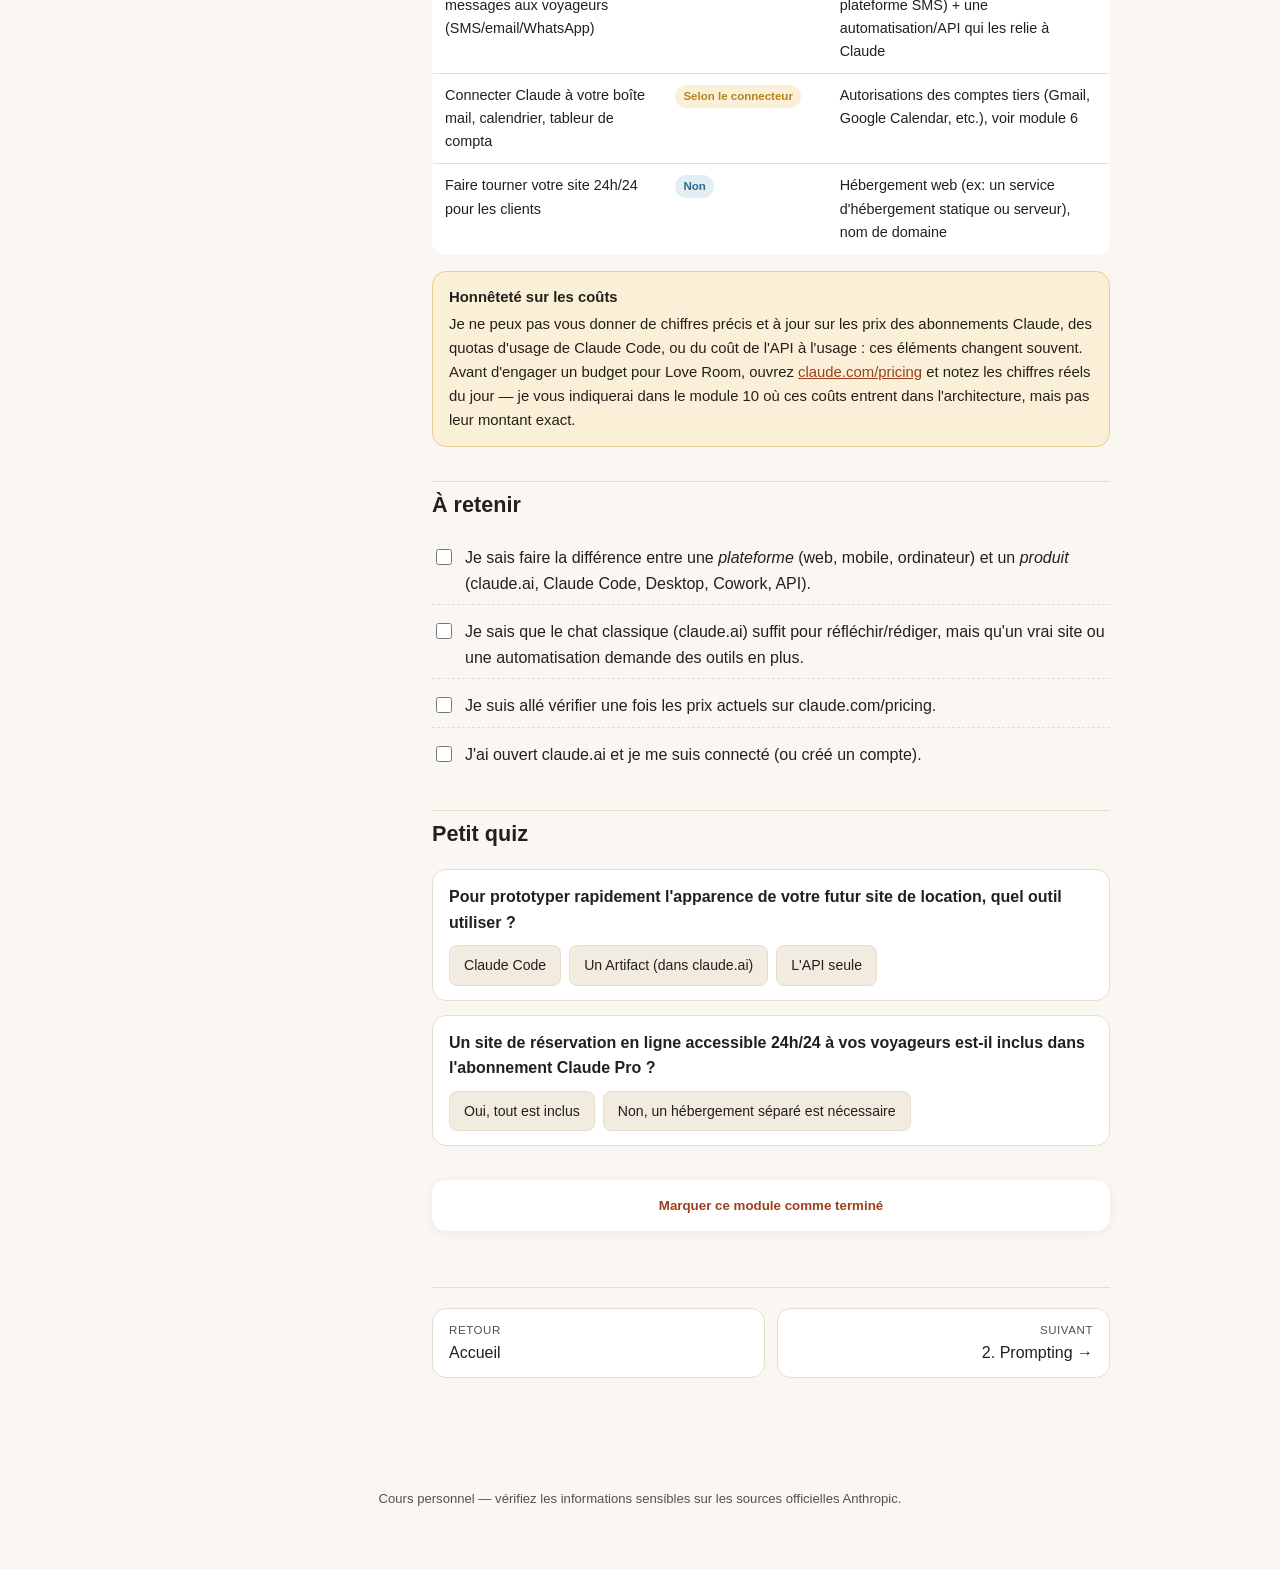
==== commit d3fe4ba5: "Add apartment profile personalization and per-module quizzes - New profil.html: a one-time form (nam" ====
--- a/01-bases.html
+++ b/01-bases.html
@@ -37,6 +37,7 @@
     </ul>
     <h4>Ressources</h4>
     <ul>
+      <li><a href="profil.html">✏️ Mon profil</a></li>
       <li><a href="11-ressources.html">📎 Liens &amp; glossaire</a></li>
       <li><a href="index.html">🏠 Accueil</a></li>
     </ul>
@@ -171,6 +172,27 @@
       <li><input type="checkbox" id="b4"><label for="b4">J'ai ouvert claude.ai et je me suis connecté (ou créé un compte).</label></li>
     </ul>
 
+    <h2>Petit quiz</h2>
+    <div class="quiz">
+      <div class="quiz-q" data-qid="bases-1" data-answer="b" data-explain="Les Artifacts servent justement à prototyper rapidement une idée, sans construire un vrai projet logiciel.">
+        <p class="quiz-question">Pour prototyper rapidement l'apparence de votre futur site de location, quel outil utiliser ?</p>
+        <div class="quiz-options">
+          <button class="quiz-opt" data-choice="a">Claude Code</button>
+          <button class="quiz-opt" data-choice="b">Un Artifact (dans claude.ai)</button>
+          <button class="quiz-opt" data-choice="c">L'API seule</button>
+        </div>
+        <p class="quiz-feedback"></p>
+      </div>
+      <div class="quiz-q" data-qid="bases-2" data-answer="b" data-explain="Faire tourner un site 24h/24 nécessite un hébergement séparé — ce n'est pas fourni par l'abonnement Claude.">
+        <p class="quiz-question">Un site de réservation en ligne accessible 24h/24 à vos voyageurs est-il inclus dans l'abonnement Claude Pro ?</p>
+        <div class="quiz-options">
+          <button class="quiz-opt" data-choice="a">Oui, tout est inclus</button>
+          <button class="quiz-opt" data-choice="b">Non, un hébergement séparé est nécessaire</button>
+        </div>
+        <p class="quiz-feedback"></p>
+      </div>
+    </div>
+
     <button data-mark-done="bases" class="card" style="cursor:pointer; border:none; width:100%; text-align:center; font-weight:700; color:var(--accent-dark);">Marquer ce module comme terminé</button>
 
     <div class="pager">
--- a/assets/css/style.css
+++ b/assets/css/style.css
@@ -517,6 +517,72 @@
 
 .tag-row { margin: 10px 0 20px; }
 
+/* profil personnalisé */
+.promptbox .filled {
+  background: var(--accent-soft);
+  color: var(--accent-dark);
+  padding: 0 4px;
+  border-radius: 4px;
+  font-weight: 700;
+}
+
+.profile-form { display: grid; gap: 14px; margin: 20px 0; }
+.profile-field { display: flex; flex-direction: column; gap: 5px; }
+.profile-field label { font-size: 0.82rem; font-weight: 700; color: var(--ink-soft); }
+.profile-field input, .profile-field textarea {
+  font: inherit;
+  font-size: 0.94rem;
+  padding: 9px 11px;
+  border: 1px solid var(--line);
+  border-radius: 8px;
+  background: var(--paper);
+  color: var(--ink);
+}
+.profile-field textarea { resize: vertical; min-height: 64px; }
+.profile-actions { display: flex; gap: 10px; margin-top: 4px; flex-wrap: wrap; }
+.btn {
+  font: inherit;
+  font-weight: 700;
+  font-size: 0.9rem;
+  padding: 10px 18px;
+  border-radius: 10px;
+  border: 1px solid var(--line);
+  background: var(--paper);
+  color: var(--ink);
+  cursor: pointer;
+}
+.btn.primary { background: var(--accent); border-color: var(--accent); color: #fff; }
+.btn.primary:hover { background: var(--accent-dark); }
+.btn:hover { border-color: var(--accent); }
+.profile-status { font-size: 0.85rem; color: var(--ok); font-weight: 700; min-height: 1.2em; }
+
+/* quiz */
+.quiz { margin: 18px 0; }
+.quiz-q {
+  background: var(--paper);
+  border: 1px solid var(--line);
+  border-radius: var(--radius);
+  padding: 14px 16px;
+  margin-bottom: 14px;
+}
+.quiz-question { font-weight: 700; margin: 0 0 10px; }
+.quiz-options { display: flex; flex-wrap: wrap; gap: 8px; }
+.quiz-opt {
+  font: inherit;
+  background: var(--bg-alt);
+  border: 1px solid var(--line);
+  border-radius: 8px;
+  padding: 8px 14px;
+  font-size: 0.88rem;
+  cursor: pointer;
+  color: var(--ink);
+}
+.quiz-opt:hover { border-color: var(--accent); }
+.quiz-opt.correct { background: var(--ok-soft); border-color: #a8d6b8; color: var(--ok); font-weight: 700; }
+.quiz-opt.incorrect { background: #fbe4e0; border-color: #e3a89c; color: #b3402a; font-weight: 700; }
+.quiz-feedback { margin: 10px 0 0; font-size: 0.86rem; color: var(--ink-soft); display: none; }
+.quiz-feedback.show { display: block; }
+
 .kbd {
   font-family: monospace;
   background: var(--bg-alt);
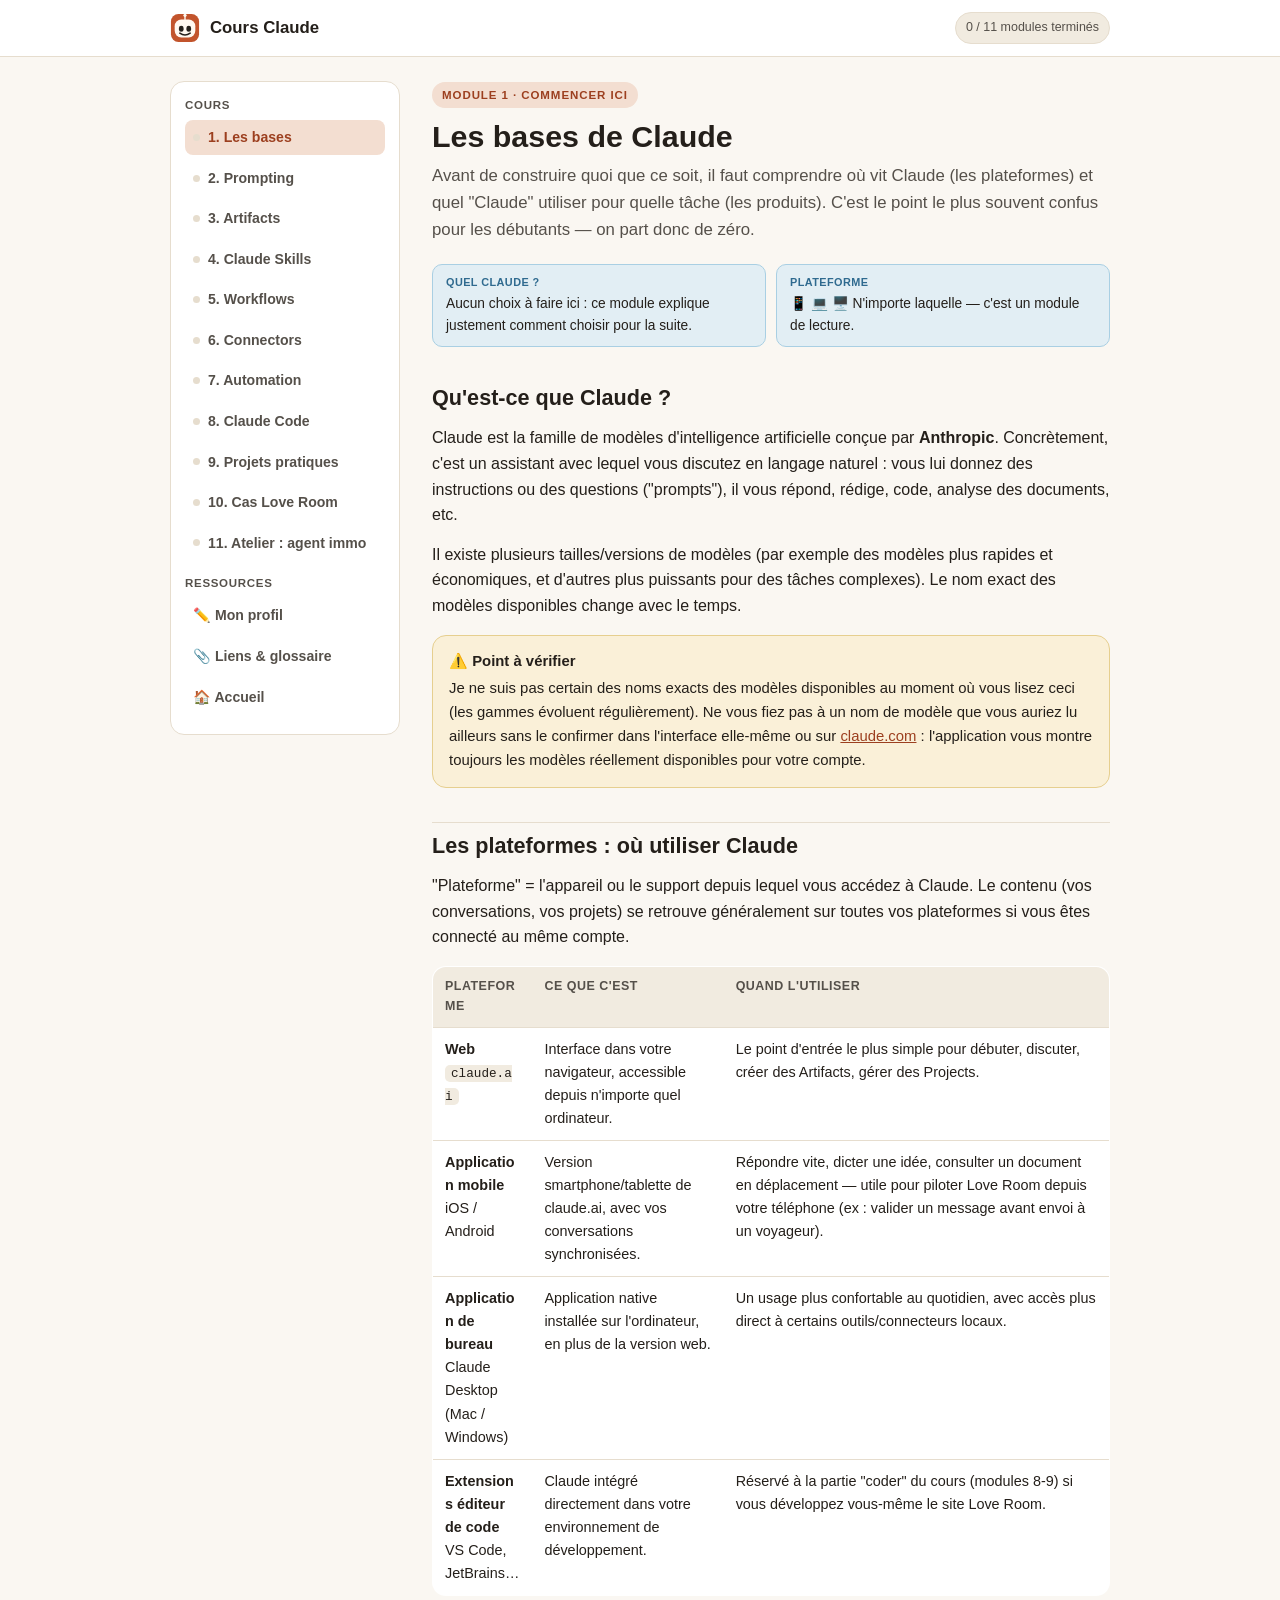
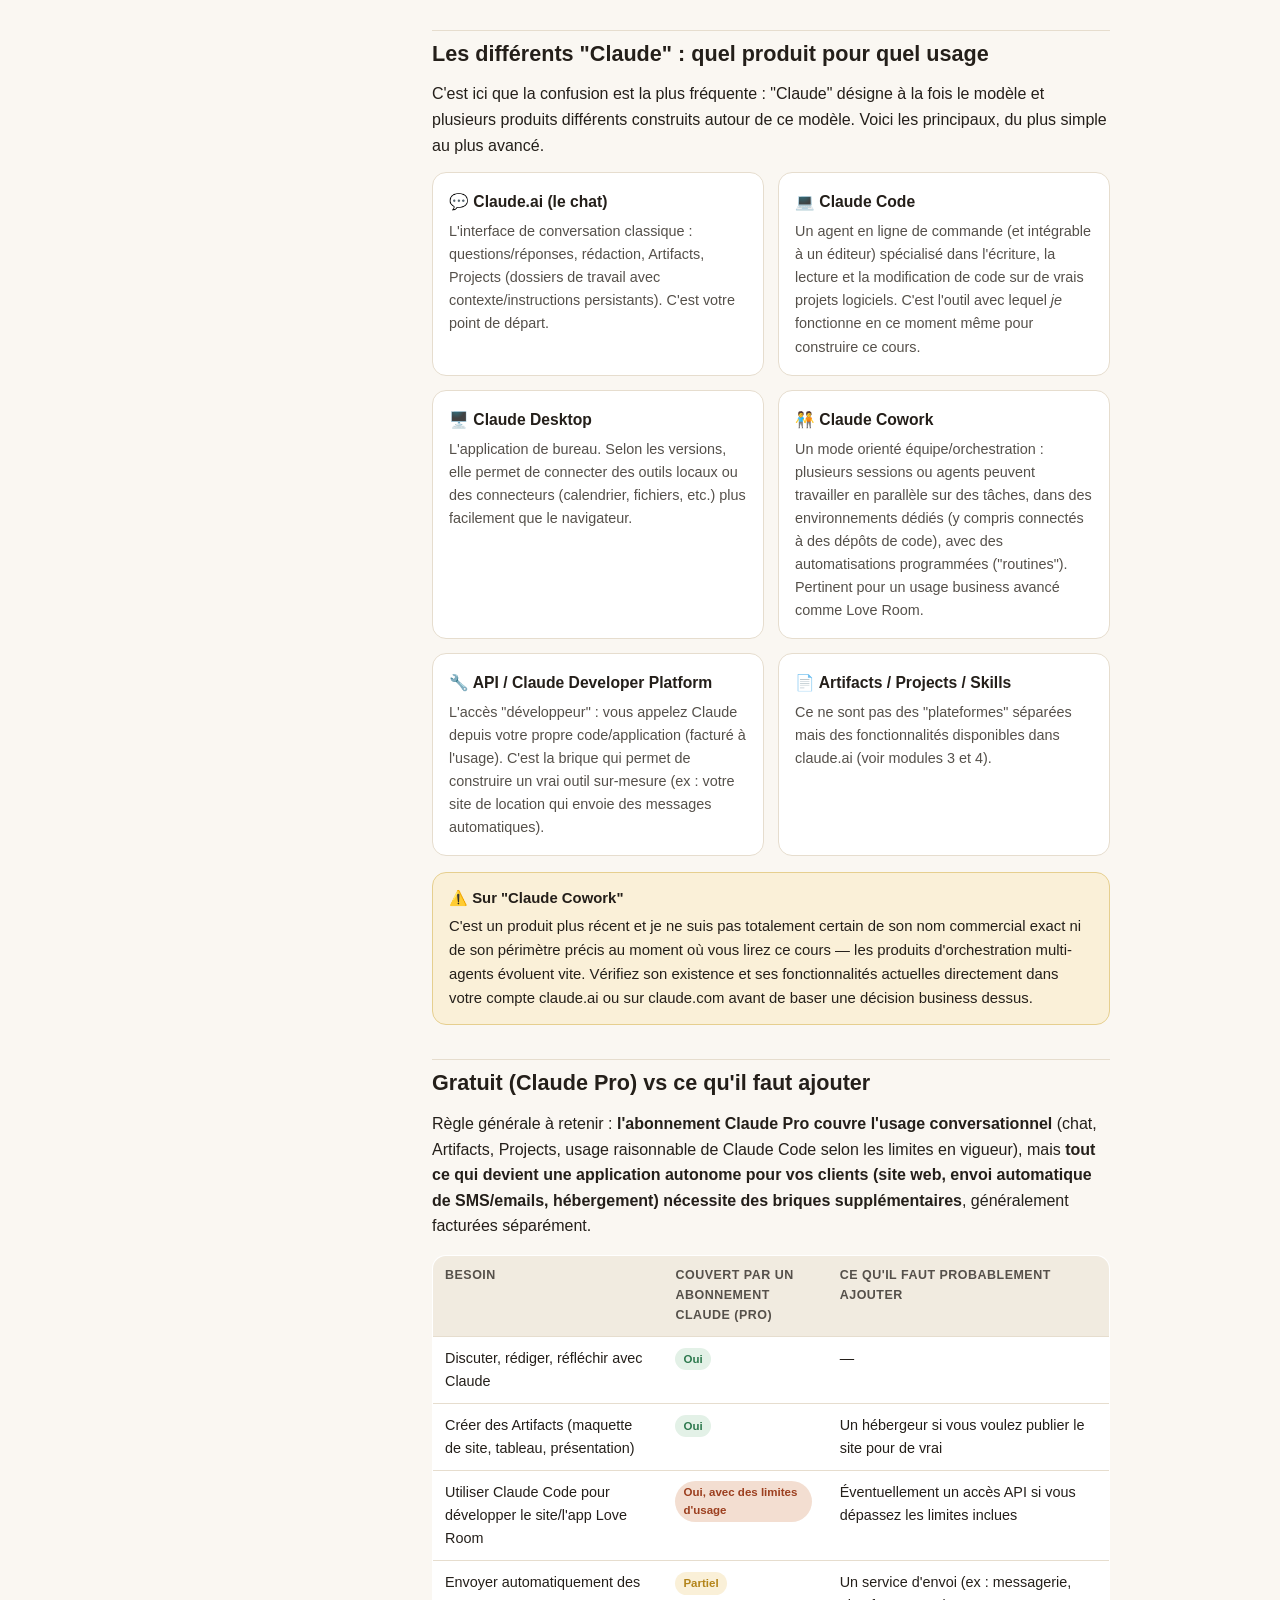
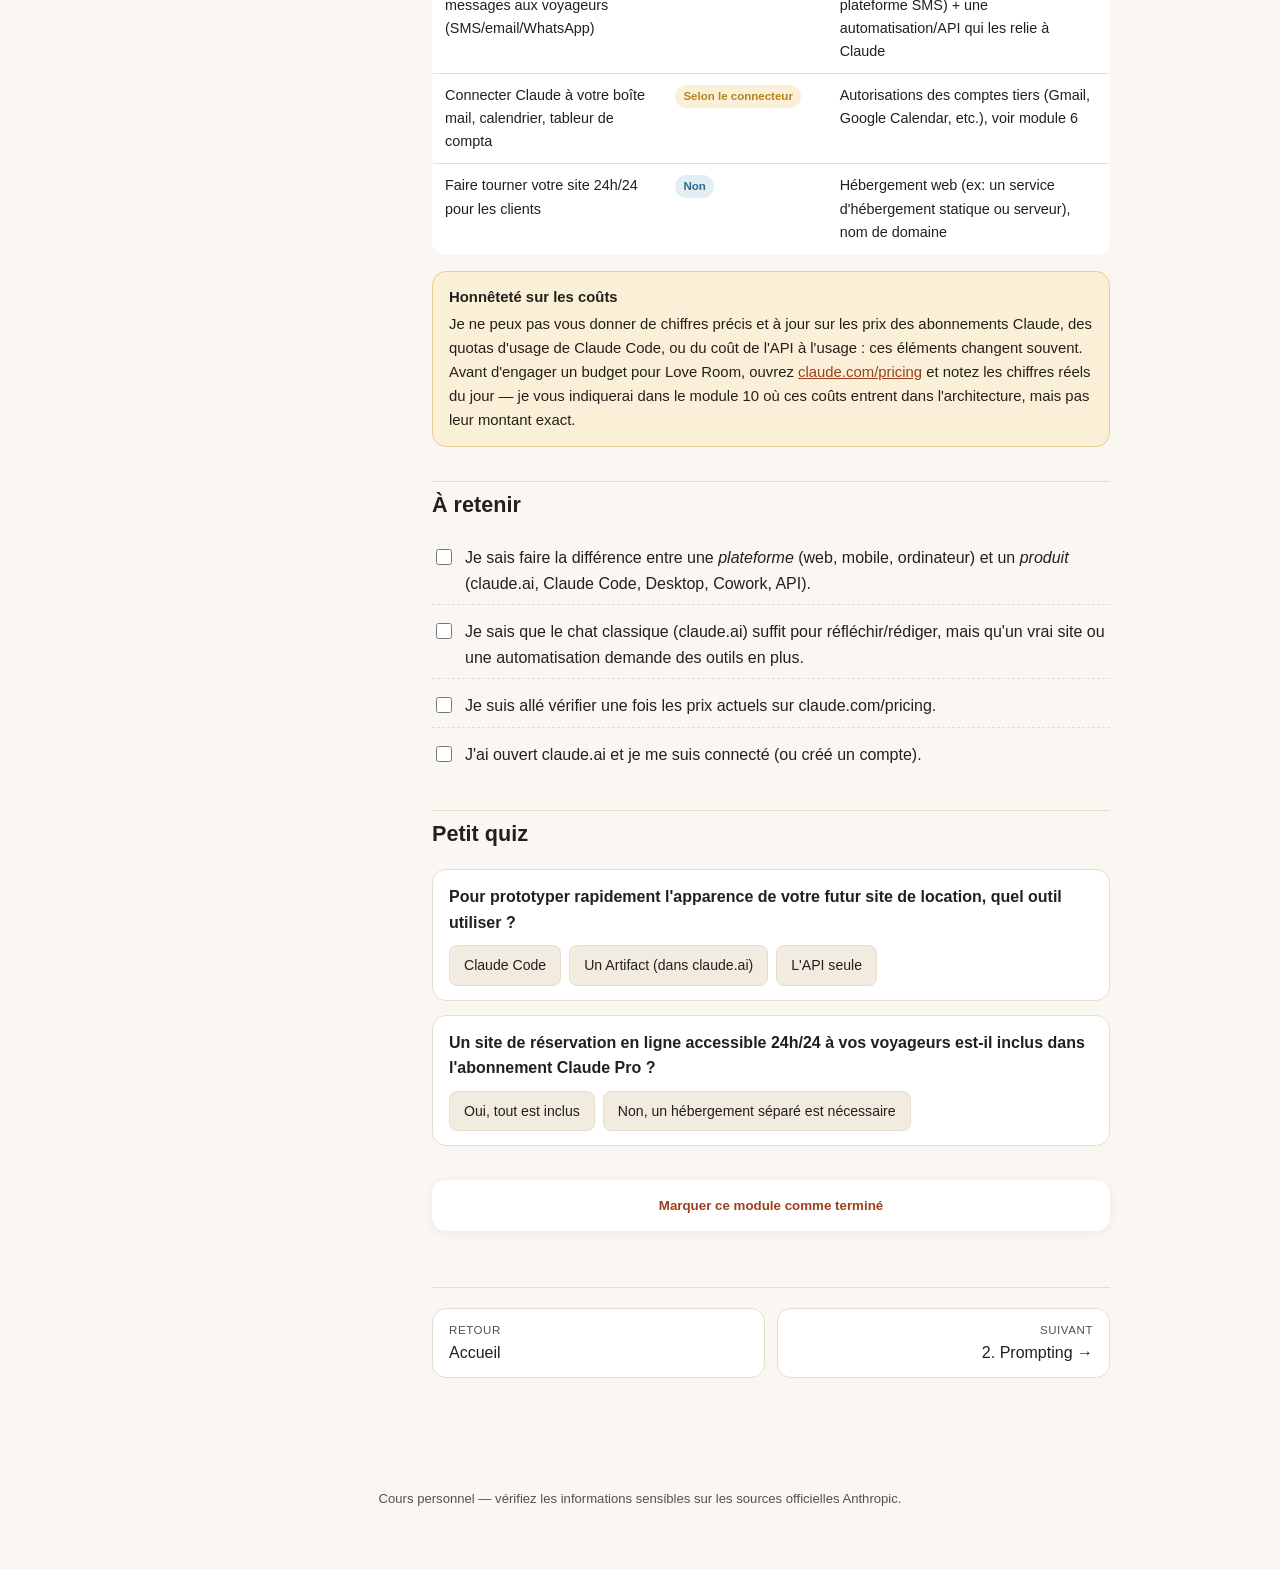
==== commit db391bda: "Add bonus workshop: building a real-estate search agent New 12-agent-immobilier.html walks through t" ====
--- a/01-bases.html
+++ b/01-bases.html
@@ -34,6 +34,7 @@
       <li><a href="08-claude-code.html" data-module="code"><span class="dot"></span>8. Claude Code</a></li>
       <li><a href="09-projets-pratiques.html" data-module="pratique"><span class="dot"></span>9. Projets pratiques</a></li>
       <li><a href="10-business-loveroom.html" data-module="loveroom"><span class="dot"></span>10. Cas Love Room</a></li>
+      <li><a href="12-agent-immobilier.html" data-module="immobilier"><span class="dot"></span>11. Atelier : agent immo</a></li>
     </ul>
     <h4>Ressources</h4>
     <ul>
--- a/assets/css/style.css
+++ b/assets/css/style.css
@@ -413,13 +413,13 @@
 
 /* step flow */
 .steps { counter-reset: step; list-style: none; padding: 0; margin: 16px 0; }
-.steps li {
+.steps > li {
   counter-increment: step;
   position: relative;
   padding-left: 42px;
   margin-bottom: 16px;
 }
-.steps li::before {
+.steps > li::before {
   content: counter(step);
   position: absolute;
   left: 0; top: 0;
@@ -434,6 +434,12 @@
   justify-content: center;
 }
 .steps h4 { margin: 0 0 4px; }
+.steps > li > ul {
+  list-style: disc;
+  padding-left: 20px;
+  margin: 8px 0 0;
+}
+.steps > li > ul li { margin-bottom: 6px; }
 
 /* pager */
 .pager {
